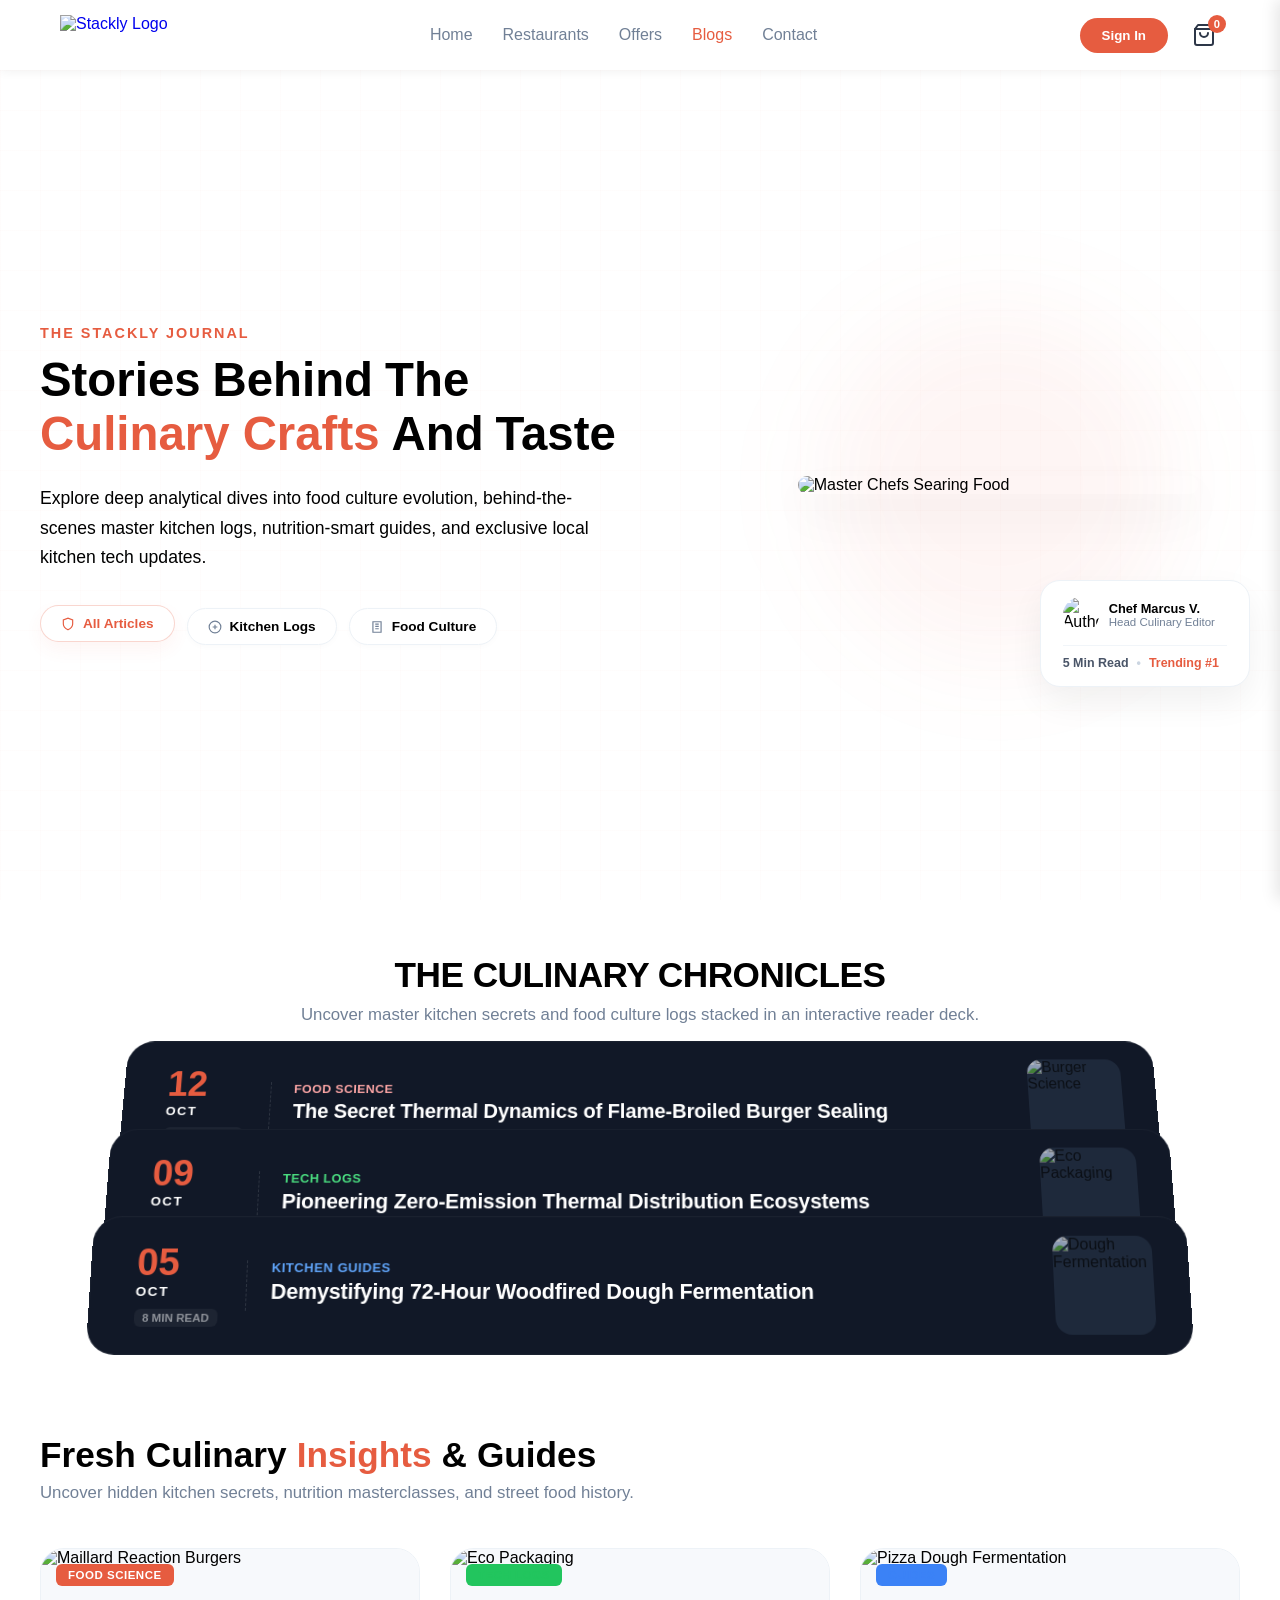
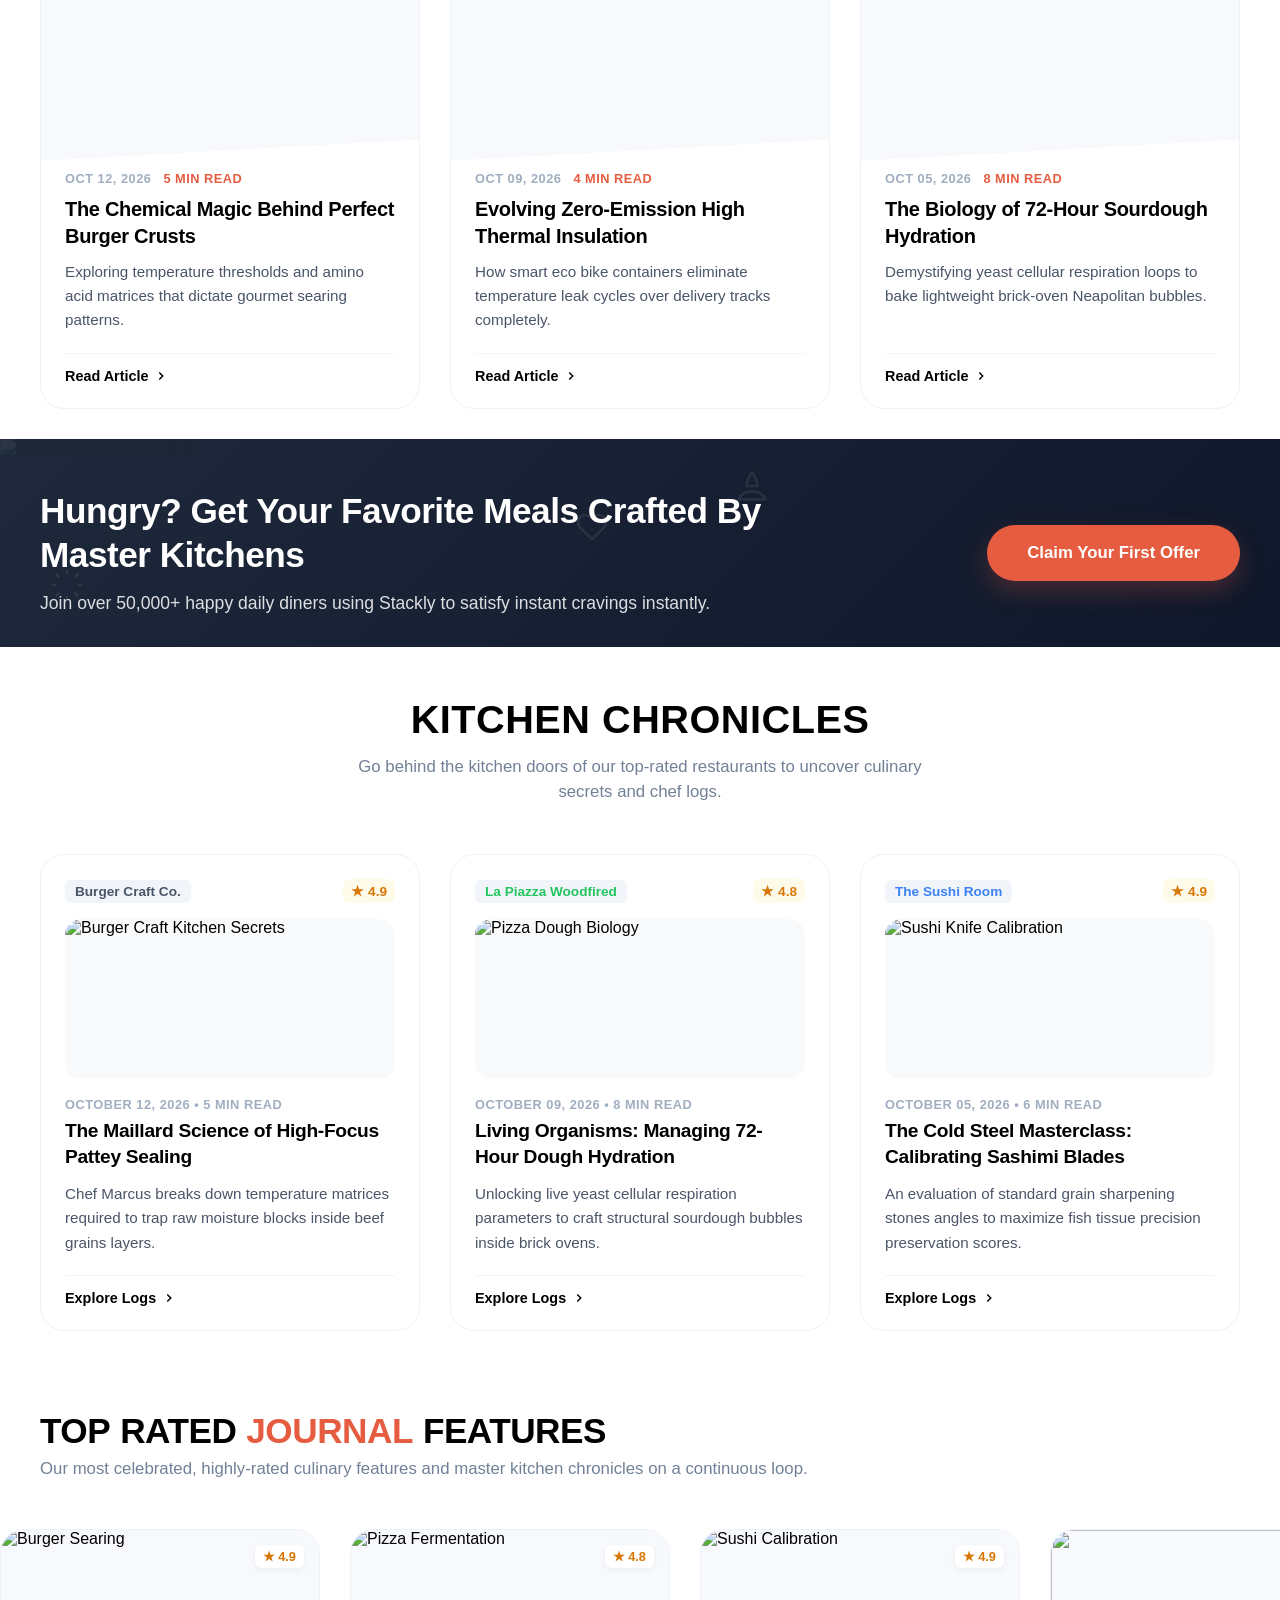
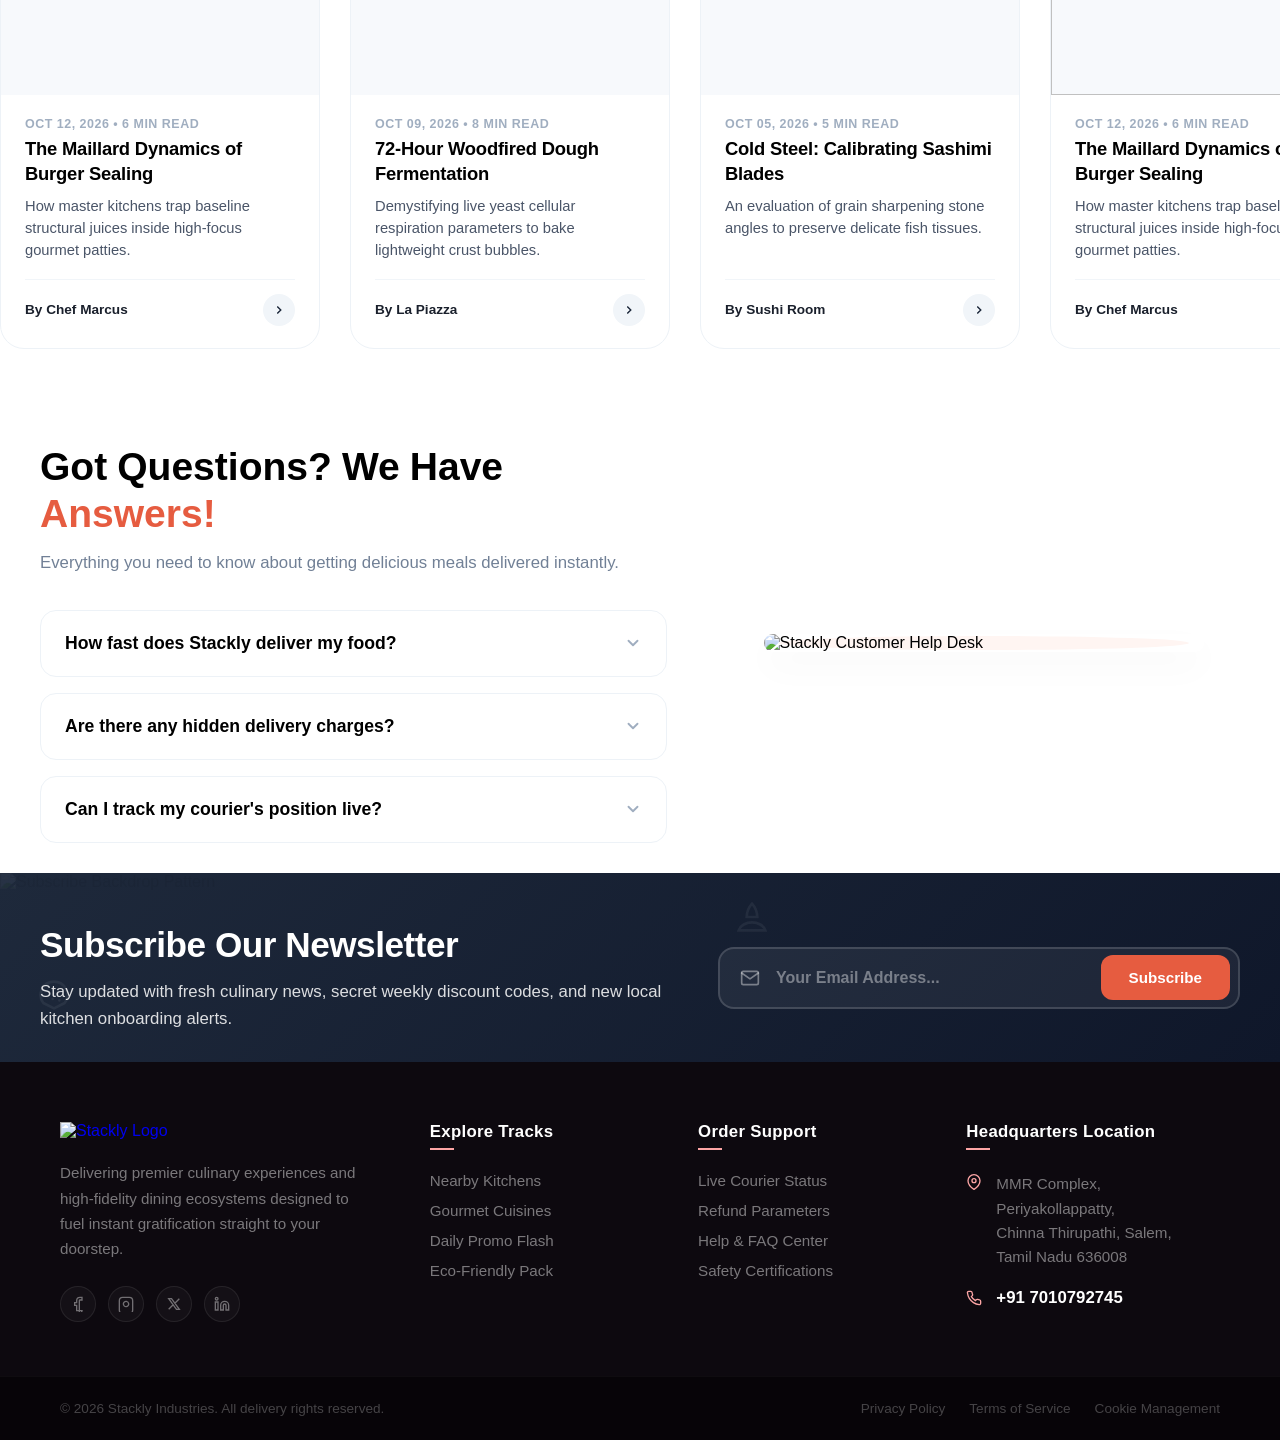
==== blogs.html @ 7d2b4e03 "pages completed" ====
<!DOCTYPE html>
<html lang="en">
<head>
    <meta charset="UTF-8">
    <meta name="viewport" content="width=device-width, initial-scale=1.0">
    <title>Stackly - Food Delivery</title>
    <!-- FontAwesome for background food icons -->
    <link rel="stylesheet" href="https://cloudflare.com">
    <!-- Link to external CSS -->
    <link rel="stylesheet" href="style.css">
</head>
<body>

    <!-- PRELOADER PAGE -->
    <div id="preloader">
        <!-- Floating Decorative Vectors -->
        <i class="fa-solid fa-burger bg-icon"></i>
        <i class="fa-solid fa-pizza-slice bg-icon"></i>
        <i class="fa-solid fa-drumstick-bite bg-icon"></i>
        <i class="fa-solid fa-ice-cream bg-icon"></i>
        <i class="fa-solid fa-donut bg-icon"></i>
        <i class="fa-solid fa-hotdog bg-icon"></i>

        <div class="loader-content">
            <!-- Animated Scooter Vector -->
            <div class="scooter-wrapper">
                <div class="speed-lines"></div>
                <svg class="scooter-svg" viewBox="0 0 24 24">
                    <path d="M19 15c-1.66 0-3-1.34-3-3s1.34-3 3-3 3 1.34 3 3-1.34 3-3 3m-9-2c0-.55-.45-1-1-1H8v2h1c.55 0 1-.45 1-1m-4 2c-1.66 0-3-1.34-3-3s1.34-3 3-3 3 1.34 3 3-1.34 3-3 3m13.5-11H15v2h3.5c.28 0 .5.22.5.5v1.65l-2.08 4.16C16.58 9.53 16.1 9 15.5 9H11V7h1V5h-2v2h1v2H7.26c-.42-1.16-1.52-2-2.81-2-1.38 0-2.57.93-2.92 2.22L1 9.34V11h2.09c.35 1.29 1.54 2.22 2.92 2.22.84 0 1.6-.35 2.15-.92H11v1.42c-.6.47-1.08 1.12-1.35 1.88-1.27-.3-2.45-.6-3.65-.9l-.5 1.94c1.2.3 2.38.6 3.65.9C9.4 17.47 10.1 18 11 18h4.5c1.66 0 3-1.34 3-3v-1.78l2.67-5.34c.53-1.07-.25-2.38-1.45-2.38-.07 0-.15 0-.22.03V5.5c0-1.38-1.12-2.5-2.5-2.5z"/>
                </svg>
            </div>

            <!-- Brand Info -->
            <h1 class="brand-name">Stackly</h1>
            <p class="tagline">Deliciousness delivered instantly</p>

            <!-- Custom 2-second Bar -->
            <div class="progress-bar-container">
                <div class="progress-bar" id="progress"></div>
            </div>
        </div>
    </div>

    

<script>
    document.addEventListener("DOMContentLoaded", () => {
    const progressBar = document.getElementById("progress");
    const preloader = document.getElementById("preloader");

    // Start the progress bar animation immediately on DOM load
    setTimeout(() => {
        progressBar.style.width = "100%";
    }, 50);

    // Hide the preloader completely after exactly 2 seconds (2000 milliseconds)
    setTimeout(() => {
        preloader.classList.add("hide-preloader");
        document.body.style.overflow = "auto"; // Re-enable body scrolling
    }, 2000);
});

</script>

<header class="main-header">
        <div class="header-container">
            <!-- Brand Logo (Refreshes Page) -->
            <a href="index.html" class="logo-container" onclick="window.location.reload();">
                <img src="https://placeholder.com" alt="Stackly Logo" class="brand-logo">
            </a>

            <!-- Desktop Navigation Menus (Centered) -->
            <nav class="nav-menu">
                <a href="index.html" class="nav-link ">Home</a>
                <a href="restaurants.html" class="nav-link ">Restaurants</a>
                <a href="offers.html" class="nav-link ">Offers</a>
                <a href="blogs.html" class="nav-link active">Blogs</a>
                <a href="contact.html" class="nav-link">Contact</a>
            </nav>

            <!-- Right Side Actions (Auth, Cart, Hamburger Trigger) -->
            <div class="header-actions">
                <button class="btn-auth">Sign In</button>
                
                <!-- Fixed Cart Icon using Inline SVG Vector -->
                <a href="404.html" class="cart-icon-btn" title="View Cart">
                    <svg class="header-svg-icon" viewBox="0 0 24 24" fill="none" stroke="currentColor" stroke-width="2" stroke-linecap="round" stroke-linejoin="round">
                        <path d="M6 2L3 6v14a2 2 0 0 0 2 2h14a2 2 0 0 0 2-2V6l-3-4z"></path>
                        <line x1="3" y1="6" x2="21" y2="6"></line>
                        <path d="M16 10a4 4 0 0 1-8 0"></path>
                    </svg>
                    <span class="cart-badge">0</span>
                </a>

                <!-- Mobile Hamburger Trigger using Inline SVG Vector -->
                <button class="hamburger-btn" id="hamburger-trigger" aria-label="Open Menu">
                    <svg class="header-svg-icon" viewBox="0 0 24 24" fill="none" stroke="currentColor" stroke-width="2" stroke-linecap="round" stroke-linejoin="round">
                        <line x1="3" y1="12" x2="21" y2="12"></line>
                        <line x1="3" y1="6" x2="21" y2="6"></line>
                        <line x1="3" y1="18" x2="21" y2="18"></line>
                    </svg>
                </button>
            </div>
        </div>
    </header>

    <!-- Mobile Navigation Drawer Overlay -->
    <div class="mobile-drawer-overlay" id="mobile-overlay"></div>

    <!-- Mobile Navigation Side Drawer (75% width) -->
    <aside class="mobile-drawer" id="mobile-drawer">
        <div class="drawer-header">
            <span class="drawer-brand">Stackly</span>
            <!-- Close Drawer Button using Inline SVG Vector -->
            <button class="close-drawer-btn" id="close-drawer" aria-label="Close Menu">
                <svg class="header-svg-icon" viewBox="0 0 24 24" fill="none" stroke="currentColor" stroke-width="2" stroke-linecap="round" stroke-linejoin="round">
                    <line x1="18" y1="6" x2="6" y2="18"></line>
                    <line x1="6" y1="6" x2="18" y2="18"></line>
                </svg>
            </button>
        </div>
     <nav class="mobile-nav-menu">
            <a href="index.html" class="mobile-nav-link ">Home</a>
            <a href="restaurants.html" class="mobile-nav-link">Restaurants</a>
            <a href="offers.html" class="mobile-nav-link">Offers</a>
            <a href="blogs.html" class="mobile-nav-link active">Blogs</a>
            <a href="contact.html" class="mobile-nav-link">Contact</a>
        </nav>
        <div class="drawer-footer">
            <button class="btn-auth-mobile">Sign In</button>
        </div>
    </aside>

  

  



<script>
 document.addEventListener("DOMContentLoaded", () => {
    const hamburgerTrigger = document.getElementById("hamburger-trigger");
    const closeDrawerBtn = document.getElementById("close-drawer");
    const mobileOverlay = document.getElementById("mobile-overlay");
    const mobileDrawer = document.getElementById("mobile-drawer");
    const bodyElement = document.body;

    // Open Drawer Menu and Activate Scroll Lock
    function openMobileMenu() {
        mobileDrawer.classList.add("active");
        mobileOverlay.classList.add("active");
        bodyElement.classList.add("no-scroll");
    }

    // Close Drawer Menu and Restore Page Scrolling
    function closeMobileMenu() {
        mobileDrawer.classList.remove("active");
        mobileOverlay.classList.remove("active");
        bodyElement.classList.remove("no-scroll");
    }

    // Event Bindings
    if (hamburgerTrigger) {
        hamburgerTrigger.addEventListener("click", openMobileMenu);
    }

    if (closeDrawerBtn) {
        closeDrawerBtn.addEventListener("click", closeMobileMenu);
    }

    if (mobileOverlay) {
        mobileOverlay.addEventListener("click", closeMobileMenu);
    }
});


</script>

<!-- B0LGS AND JOURNAL DIRECTORY HERO BANNER -->
<section class="blog-hero-section" id="blog-hero-trigger">
    <!-- Fine geometric typographical layout background mesh lines -->
    <div class="blog-hero-grid-bg"></div>

    <div class="blog-hero-container">
        
        <!-- Left Column: Copy Content Stack & Interactive Category Pills -->
        <div class="blog-hero-left">
            <span class="blog-pre-title" id="blog-badge-fade">The Stackly Journal</span>
            
            <h1 class="blog-hero-title" id="blog-scroll-title">
                <span class="bl-word">Stories</span>
                <span class="bl-word">Behind</span>
                <span class="bl-word">The</span>
                <span class="bl-word accent-coral">Culinary Crafts</span>
                <span class="bl-word">And</span>
                <span class="bl-word">Taste</span>
            </h1>
            
            <p class="blog-hero-description" id="blog-para-slide">
                Explore deep analytical dives into food culture evolution, behind-the-scenes master kitchen logs, nutrition-smart guides, and exclusive local kitchen tech updates.
            </p>
            
            <!-- Staggered Floating Category Selector Pills Row -->
            <div class="blog-floating-categories" id="blog-pills-rise">
                <a href="404.html" class="blog-pill-tag active">
                    <svg viewBox="0 0 24 24" fill="none" stroke="currentColor" stroke-width="2"><path d="M12 22s8-4 8-10V5l-8-3-8 3v7c0 6 8 10 8 10z"></path></svg>
                    <span>All Articles</span>
                </a>
                <a href="404.html" class="blog-pill-tag">
                    <svg viewBox="0 0 24 24" fill="none" stroke="currentColor" stroke-width="2"><circle cx="12" cy="12" r="10"></circle><path d="M12 8v8M8 12h8"></path></svg>
                    <span>Kitchen Logs</span>
                </a>
                <a href="404.html" class="blog-pill-tag">
                    <svg viewBox="0 0 24 24" fill="none" stroke="currentColor" stroke-width="2"><polygon points="5 3 19 3 19 21 5 21"></polygon><path d="M9 7h6M9 11h6M9 15h6"></path></svg>
                    <span>Food Culture</span>
                </a>
            </div>
        </div>

        <!-- Right Column: Asymmetric Editorial Collage Rising from Bottom -->
        <div class="blog-hero-right" id="blog-media-slide">
            <div class="blog-media-glow-disk"></div>
            
            <!-- Main Featured Image Canvas Frame -->
            <div class="blog-main-frame">
                <img src="https://placeholder.com" alt="Master Chefs Searing Food" class="blog-hero-main-img">
            </div>

            <!-- Floating Overlay Card: Article Metrics Indicator Card -->
            <div class="blog-float-badge-card">
                <div class="badge-avatar-row">
                    <img src="https://placeholder.com" alt="Author" class="badge-avatar">
                    <div class="badge-author-stack">
                        <strong>Chef Marcus V.</strong>
                        <span>Head Culinary Editor</span>
                    </div>
                </div>
                <div class="badge-article-stat-row">
                    <span>5 Min Read</span>
                    <strong class="bullet-separator">•</strong>
                    <span class="accent-coral">Trending #1</span>
                </div>
            </div>
        </div>

    </div>
</section>

<style>
    /* --- Blogs Page Hero Base Layout --- */
.blog-hero-section {
    padding: 80px 20px;
    background-color: #ffffff; /* Clean minimalist flat white design canvas background */
    overflow: hidden;
    position: relative;
    min-height: calc(100vh - 70px);
    display: flex;
    align-items: center;
}

/* Linear geometric fine network blueprint background pattern */
.blog-hero-grid-bg {
    position: absolute;
    top: 0;
    left: 0;
    width: 100%;
    height: 100%;
    background-image: linear-gradient(rgba(230, 92, 64, 0.015) 1px, transparent 1px),
                      linear-gradient(90deg, rgba(230, 92, 64, 0.015) 1px, transparent 1px);
    background-size: 40px 40px;
    pointer-events: none;
    z-index: 1;
}

.blog-hero-container {
    max-width: 1200px;
    margin: 0 auto;
    display: grid;
    grid-template-columns: 1.15fr 0.85fr;
    gap: 60px;
    align-items: center;
    width: 100%;
    position: relative;
    z-index: 2;
}

/* --- Left Column Elements & Content Glow Profiles --- */
.blog-hero-left {
    display: flex;
    flex-direction: column;
}

.blog-pre-title {
    font-size: 0.9rem;
    font-weight: 800;
    color: var(--primary-color, #e65c40); /* Matches precise brand coral accent token */
    text-transform: uppercase;
    letter-spacing: 2px;
    margin-bottom: 12px;
    opacity: 0;
    transform: translateY(-10px);
    transition: opacity 0.6s ease, transform 0.6s ease;
}

.blog-pre-title.fade-active {
    opacity: 1;
    transform: translateY(0);
}

.blog-hero-title {
    font-size: calc(2rem + 1.2vw);
    font-weight: 800;
    line-height: 1.15;
    color: #000000; /* Solid absolute crisp high-contrast black heading text */
    margin-bottom: 22px;
    display: flex;
    flex-wrap: wrap;
    gap: 0 12px;
}

.blog-hero-title .accent-coral {
    color: var(--primary-color, #e65c40);
}

/* Word-by-word opacity building setup transitions values */
.bl-word {
    display: inline-block;
    opacity: 0.15; /* Base dim layout configuration state prior to intersection hooks triggers */
    transform: translateY(12px);
    transition: opacity 0.5s ease, transform 0.5s ease;
}

.bl-word.word-revealed {
    opacity: 1;
    transform: translateY(0);
}

.blog-hero-description {
    font-size: 1.1rem;
    color: #000000; /* Crisp crisp solid black reading text block copy description */
    line-height: 1.7;
    margin-bottom: 35px;
    max-width: 550px;
    opacity: 0;
    transform: translateX(-60px); /* Slides smoothly rightwards inward out from left viewport margin boundaries */
    transition: opacity 0.8s cubic-bezier(0.16, 1, 0.3, 1), 
                transform 0.8s cubic-bezier(0.16, 1, 0.3, 1);
}

.blog-hero-description.slide-active {
    opacity: 1;
    transform: translateX(0);
}

/* High Contrast Hover Glow Reflections On Content Focus Header */
.blog-hero-left:hover .blog-hero-title {
    text-shadow: 0 0 20px rgba(230, 92, 64, 0.1);
}

/* Floating Category Tag Selector Pills Row */
.blog-floating-categories {
    display: flex;
    align-items: center;
    gap: 12px;
    flex-wrap: wrap;
    opacity: 0;
    transform: translateY(20px); /* Rises upward out from ground layer planes */
    transition: opacity 0.8s cubic-bezier(0.16, 1, 0.3, 1), transform 0.8s cubic-bezier(0.16, 1, 0.3, 1);
}

.blog-floating-categories.rise-active {
    opacity: 1;
    transform: translateY(0);
}

.blog-pill-tag {
    display: inline-flex;
    align-items: center;
    gap: 8px;
    background-color: #ffffff;
    border: 1px solid #edf2f7; /* soft minimal hairline border boundary line */
    padding: 10px 20px;
    border-radius: 25px;
    font-size: 0.85rem;
    font-weight: 700;
    color: #000000;
    text-decoration: none;
    box-shadow: 0 2px 6px rgba(0,0,0,0.02);
    transition: all 0.3s cubic-bezier(0.25, 0.8, 0.25, 1);
}

.blog-pill-tag svg {
    width: 14px;
    height: 14px;
    stroke: #718096;
    transition: stroke 0.3s ease;
}

.blog-pill-tag:hover, .blog-pill-tag.active {
    border-color: rgba(230, 92, 64, 0.25);
    box-shadow: 0 8px 18px rgba(230, 92, 64, 0.06);
    transform: translateY(-3px);
    color: var(--primary-color, #e65c40);
}

.blog-pill-tag:hover svg, .blog-pill-tag.active svg {
    stroke: var(--primary-color, #e65c40);
}

/* --- Right Column Layout: Image Media Rising from Bottom Bounds --- */
.blog-hero-right {
    position: relative;
    display: flex;
    justify-content: center;
    align-items: center;
    height: 480px;
    /* Bottom-up upwards slide entry initialization settings */
    opacity: 0;
    transform: translateY(80px); 
    transition: opacity 1s cubic-bezier(0.16, 1, 0.3, 1), transform 1s cubic-bezier(0.16, 1, 0.3, 1);
}

.blog-hero-right.slide-active {
    opacity: 1;
    transform: translateY(0);
}

.blog-media-glow-disk {
    position: absolute;
    width: 350px;
    height: 350px;
    background-color: rgba(230, 92, 64, 0.06); /* Soft supportive ambient aura disc */
    border-radius: 50%;
    filter: blur(50px);
    z-index: 1;
}

.blog-main-frame {
    position: relative;
    z-index: 2;
    width: 100%;
    max-width: 400px;
    border-radius: 24px;
    overflow: hidden;
    box-shadow: 0 20px 45px rgba(0,0,0,0.05);
    transition: transform 0.5s cubic-bezier(0.25, 0.8, 0.25, 1);
    /* Autonomous high-performance floating loop sequence execution */
    animation: journalMediaFloat 4.5s ease-in-out infinite alternate;
}

@keyframes journalMediaFloat {
    0% { transform: translateY(0) rotate(0deg); }
    100% { transform: translateY(-12px) rotate(1deg); }
}

.blog-hero-right:hover .blog-main-frame {
    transform: scale(1.02) translateY(-2px);
}

.blog-hero-main-img {
    width: 100%;
    height: auto;
    display: block;
    object-fit: cover;
}

/* --- Floating Overlay Metrics Card Component --- */
.blog-float-badge-card {
    position: absolute;
    bottom: 8%;
    right: -2%;
    background-color: #ffffff;
    border-radius: 20px;
    padding: 16px 22px;
    box-shadow: 0 15px 35px rgba(0,0,0,0.06);
    border: 1px solid #edf2f7;
    z-index: 3;
    min-width: 210px;
    display: flex;
    flex-direction: column;
    gap: 12px;
    transition: transform 0.3s cubic-bezier(0.25, 0.8, 0.25, 1), box-shadow 0.3s ease;
    animation: badgeFloatSync 4s ease-in-out infinite alternate 0.4s;
}

@keyframes badgeFloatSync {
    0% { transform: translateY(0); }
    100% { transform: translateY(10px); }
}

.blog-float-badge-card:hover {
    transform: scale(1.05) translateY(-4px) !important;
    border-color: rgba(230, 92, 64, 0.2);
    box-shadow: 0 20px 40px rgba(230, 92, 64, 0.1);
    cursor: default;
}

.badge-avatar-row {
    display: flex;
    align-items: center;
    gap: 10px;
}

.badge-avatar {
    width: 36px;
    height: 36px;
    border-radius: 50%;
    object-fit: cover;
}

.badge-author-stack { display: flex; flex-direction: column; }
.badge-author-stack strong { font-size: 0.8rem; color: #000000; }
.badge-author-stack span { font-size: 0.72rem; color: #718096; font-weight: 500; }

.badge-article-stat-row {
    display: flex;
    align-items: center;
    gap: 8px;
    border-top: 1px solid #f1f5f9;
    padding-top: 10px;
    font-size: 0.78rem;
    font-weight: 700;
    color: #4a5568;
}

.bullet-separator { color: #cbd5e1; }
.badge-article-stat-row .accent-coral { color: var(--primary-color, #e65c40); }

/* --- Full Layout Grid Cross-Device Responsiveness --- */
@media (max-width: 1024px) {
    .blog-hero-container { gap: 40px; }
    .blog-float-badge-card { right: 2%; }
}

@media (max-width: 768px) {
    .blog-hero-container {
        grid-template-columns: 1fr; /* Collapses horizontal tracks downstream into a single centered column */
        text-align: center;
        gap: 50px;
    }
    .blog-hero-title { justify-content: center; }
    .blog-hero-description { margin-left: auto; margin-right: auto; }
    .blog-floating-categories { justify-content: center; }
    
    .blog-hero-right {
        order: -1; /* Pushes magazine illustration above description text on mobile viewports for design balance */
        height: 400px;
        transform: translateY(40px); /* Switch animation linear slide axis into vertical vectors paths */
    }
    .blog-hero-right.slide-active { transform: translateY(0); }
    .blog-main-frame { max-width: 300px; }
    .blog-media-glow-disk { width: 250px; height: 250px; }
    .blog-float-badge-card { bottom: 2%; right: 10%; }
}

@media (max-width: 520px) {
    .blog-hero-title { font-size: 1.85rem; }
    .blog-floating-categories { flex-direction: column; align-items: stretch; gap: 8px; }
    .blog-pill-tag { width: 100%; justify-content: center; }
    .blog-float-badge-card { display: none; } /* Drop overlay metrics layout block on mobile screens to save space footprint */
}

</style>

<script>
    /**
 * STACKLY FOOD DELIVERY WEBSITE
 * Isolated Operations Script: Blogs & Journal Directory Hero Section
 */
document.addEventListener("DOMContentLoaded", () => {
    
    // Selector Target Handles Configuration Space
    const sectionContainer = document.getElementById("blog-hero-trigger");
    const preTitleBadge = document.getElementById("blog-badge-fade");
    const headingWordsNodes = document.querySelectorAll(".bl-word");
    const paragraphTextBody = document.getElementById("blog-para-slide");
    const categoriesPillsRow = document.getElementById("blog-pills-rise");
    const mediaCollageColumn = document.getElementById("blog-media-slide");

    // Interaction Observer Parameter Options Mappings
    const blogHeroObserverOptions = {
        root: null,
        threshold: 0.1, // Fires loop sequences once 10% of container crosses baseline view tracking limits
        rootMargin: "0px 0px -30px 0px"
    };

    // Sequential Timeline Execution Matrix Loop
    const blogHeroRevealObserver = new IntersectionObserver((entries, observer) => {
        entries.forEach(entry => {
            if (entry.isIntersecting) {
                
                // Track Path Step A: Fade in pre title brand badge header label
                if (preTitleBadge) {
                    preTitleBadge.classList.add("fade-active");
                }

                // Track Path Step B: Assemble Title text word-by-word progressively
                headingWordsNodes.forEach((wordNode, index) => {
                    setTimeout(() => {
                        wordNode.classList.add("word-revealed");
                    }, index * 95); // 95ms crisp progressive staggers pacing delay
                });

                // Track Path Step C: Slide description text block smoothly out from left margin limits
                if (paragraphTextBody) {
                    paragraphTextBody.classList.add("slide-active");
                }

                // Track Path Step D: Slide & rise right visual editorial graphics column upwards from bottom viewport boundary
                if (mediaCollageColumn) {
                    mediaCollageColumn.classList.add("slide-active");
                }

                // Track Path Step E: Raise categories selector tags row upward gracefully concurrently
                if (categoriesPillsRow) {
                    setTimeout(() => {
                        categoriesPillsRow.classList.add("rise-active");
                    }, 400);
                }

                // Terminate target observer listener safely to secure memory processor clock speeds footprints
                observer.unobserve(entry.target);
            }
        });
    }, blogHeroObserverOptions);

    if (sectionContainer) {
        blogHeroRevealObserver.observe(sectionContainer);
    }
});

</script>

<!-- INTERACTIVE ASYMMETRIC JOURNAL FAN DECK -->
<section class="journal-deck-section" id="journal-deck-trigger">
    <div class="journal-deck-container">
        
        <!-- Section Header Fading In First -->
        <div class="journal-deck-header deck-cascade-node">
            <h2 class="journal-deck-title">The Culinary Chronicles</h2>
            <p class="journal-deck-subtitle">Uncover master kitchen secrets and food culture logs stacked in an interactive reader deck.</p>
        </div>

        <!-- Overlapping Editorial Fan Stack Frame (Loads One-by-One) -->
        <div class="journal-fan-stack">
            
            <!-- Article Deck Layer 1 -->
            <div class="journal-layer-card layer-alpha deck-cascade-node">
                <div class="journal-glow-overlay"></div>
                
                <!-- Left Block: Reading Time & Date stamp Index -->
                <div class="journal-left-meta">
                    <span class="journal-date-day">12</span>
                    <span class="journal-date-month">OCT</span>
                    <span class="journal-read-pill">6 Min Read</span>
                </div>

                <!-- Middle Block: Editorial Content Hierarchy -->
                <div class="journal-middle-content">
                    <span class="journal-category-tag">Food Science</span>
                    <h3 class="journal-article-heading">The Secret Thermal Dynamics of Flame-Broiled Burger Sealing</h3>
                    <p class="journal-summary-text">A deep dive into moisture vaporization matrices that define how elite certified kitchens lock juices inside gourmet patties.</p>
                </div>

                <!-- Right Block: Thumbnail Platter & Shortcut Trigger -->
                <div class="journal-right-media">
                    <div class="journal-img-frame">
                        <img src="https://placeholder.com" alt="Burger Science" class="journal-thumb-asset">
                    </div>
                    <a href="404.html" class="journal-circle-action" title="Read Article">
                        <svg viewBox="0 0 24 24" fill="none" stroke="currentColor" stroke-width="2.5"><polyline points="9 18 15 12 9 6"></polyline></svg>
                    </a>
                </div>
            </div>

            <!-- Article Deck Layer 2 -->
            <div class="journal-layer-card layer-beta deck-cascade-node">
                <div class="journal-glow-overlay"></div>
                <div class="journal-left-meta">
                    <span class="journal-date-day">09</span>
                    <span class="journal-date-month">OCT</span>
                    <span class="journal-read-pill">4 Min Read</span>
                </div>
                <div class="journal-middle-content">
                    <span class="journal-category-tag tag-green">Tech Logs</span>
                    <h3 class="journal-article-heading">Pioneering Zero-Emission Thermal Distribution Ecosystems</h3>
                    <p class="journal-summary-text">How Stackly built smart bike packaging insulation architectures to eliminate cooling leak cycles during delivery tracks.</p>
                </div>
                <div class="journal-right-media">
                    <div class="journal-img-frame">
                        <img src="https://placeholder.com" alt="Eco Packaging" class="journal-thumb-asset">
                    </div>
                    <a href="404.html" class="journal-circle-action" title="Read Article">
                        <svg viewBox="0 0 24 24" fill="none" stroke="currentColor" stroke-width="2.5"><polyline points="9 18 15 12 9 6"></polyline></svg>
                    </a>
                </div>
            </div>

            <!-- Article Deck Layer 3 -->
            <div class="journal-layer-card layer-gamma deck-cascade-node">
                <div class="journal-glow-overlay"></div>
                <div class="journal-left-meta">
                    <span class="journal-date-day">05</span>
                    <span class="journal-date-month">OCT</span>
                    <span class="journal-read-pill">8 Min Read</span>
                </div>
                <div class="journal-middle-content">
                    <span class="journal-category-tag tag-blue">Kitchen Guides</span>
                    <h3 class="journal-article-heading">Demystifying 72-Hour Woodfired Dough Fermentation</h3>
                    <p class="journal-summary-text">Breaking down live yeast cellular respiration parameters to craft absolute sourdough bubbles inside standard brick ovens.</p>
                </div>
                <div class="journal-right-media">
                    <div class="journal-img-frame">
                        <img src="https://placeholder.com" alt="Dough Fermentation" class="journal-thumb-asset">
                    </div>
                    <a href="404.html" class="journal-circle-action" title="Read Article">
                        <svg viewBox="0 0 24 24" fill="none" stroke="currentColor" stroke-width="2.5"><polyline points="9 18 15 12 9 6"></polyline></svg>
                    </a>
                </div>
            </div>

        </div>
    </div>
</section>

<style>
    /* --- Journal Fan Deck Section Framework --- */
.journal-deck-section {
    /* Precise constraint compliance: 50px top padding, 30px bottom padding */
    padding: 10px 20px 30px 20px;
    background-color: #ffffff; /* Clean flat white design canvas background */
    overflow: hidden;
    position: relative;
}

.journal-deck-container {
    max-width: 1100px;
    margin: 0 auto;
    width: 100%;
}

.journal-deck-header {
    text-align: center;
    margin-bottom: 55px;
}

.journal-deck-title {
    font-size: 2.2rem;
    font-weight: 800;
    color: #000000; /* Solid high-contrast black heading typography */
    text-transform: uppercase;
    letter-spacing: -0.5px;
    margin-bottom: 10px;
}

.journal-deck-subtitle {
    font-size: 1.05rem;
    color: #718096;
    font-weight: 500;
}

/* Staggered One-by-One Cascade Baseline Initial States */
.deck-cascade-node {
    opacity: 0;
    transform: translateY(45px); /* Glides upward gracefully from layout ground planes */
    transition: opacity 0.8s cubic-bezier(0.16, 1, 0.3, 1), 
                transform 0.8s cubic-bezier(0.16, 1, 0.3, 1);
}

.deck-cascade-node.node-revealed {
    opacity: 1;
}

/* --- Overlapping Editorial Fan Stack Mechanics --- */
.journal-fan-stack {
    display: flex;
    flex-direction: column;
    margin-top: 20px;
    position: relative;
}

.journal-layer-card {
    background-color: #111827; /* Dark high-contrast glass canvas background panels */
    border-radius: 28px;
    height: 140px; /* Compact collapsed baseline depth height profile */
    display: flex;
    align-items: center;
    padding: 0 45px;
    position: relative;
    overflow: hidden;
    border: 1px solid rgba(255, 255, 255, 0.04);
    
    /* Transition parameters matrix managing interactive fan stack physics */
    transition: opacity 0.6s cubic-bezier(0.16, 1, 0.3, 1), 
                transform 0.5s cubic-bezier(0.16, 1, 0.3, 1),
                height 0.4s cubic-bezier(0.16, 1, 0.3, 1),
                border-color 0.4s ease,
                background-color 0.4s ease,
                box-shadow 0.4s ease;
}

/* Desktop Asymmetric Layered Fanning Stack Alignments */
@media (min-width: 992px) {
    .layer-alpha { transform: perspective(1200px) rotateX(12deg) scale(0.94) translateY(0); margin-bottom: -50px; z-index: 1; }
    .layer-beta { transform: perspective(1200px) rotateX(10deg) scale(0.97) translateY(0); margin-bottom: -50px; z-index: 2; }
    .layer-gamma { transform: perspective(1200px) rotateX(8deg) scale(1) translateY(0); z-index: 3; }

    /* Maintain custom positional offsets once visible scroll checks cross thresholds */
    .journal-layer-card.layer-alpha.node-revealed { transform: perspective(1200px) rotateX(12deg) scale(0.94) translateY(0); }
    .journal-layer-card.layer-beta.node-revealed { transform: perspective(1200px) rotateX(10deg) scale(0.97) translateY(0); }
    .journal-layer-card.layer-gamma.node-revealed { transform: perspective(1200px) rotateX(8deg) scale(1) translateY(0); }
}

/* --- CREATIVE INTERACTIVE CARD LIFT & EXPANSION TRIGGER RULES --- */
.journal-layer-card:hover {
    height: 200px; /* Programmatically stretches card downward on hover to unveil summaries copy */
    border-color: rgba(230, 92, 64, 0.35);
    background-color: #161f30;
    box-shadow: 0 30px 60px rgba(230, 92, 64, 0.12),
                0 0 0 1px rgba(230, 92, 64, 0.1) inset;
    z-index: 10 !important; /* Forces hovered article panel above the rest of the deck dynamically */
}

@media (min-width: 992px) {
    .journal-layer-card:hover {
        transform: perspective(1200px) rotateX(0deg) scale(1.02) translateY(-10px) !important;
    }
}

/* Internal Card Ambient Glow Overlay Sheet */
.journal-glow-overlay {
    position: absolute;
    top: 50%;
    left: 25%;
    transform: translate(-50%, -50%) scale(0.8);
    width: 320px;
    height: 100%;
    background: radial-gradient(circle, rgba(230, 92, 64, 0.15) 0%, transparent 75%);
    z-index: 1;
    pointer-events: none;
    opacity: 0;
    transition: opacity 0.4s ease, transform 0.4s ease;
}

.journal-layer-card:hover .journal-glow-overlay {
    opacity: 1;
    transform: translate(-50%, -50%) scale(1.1);
}

/* --- Left Column: Date Stamp Timeline Indices --- */
.journal-left-meta {
    display: flex;
    flex-direction: column;
    align-items: flex-start;
    justify-content: center;
    min-width: 110px;
    position: relative;
    z-index: 2;
}

.journal-date-day {
    font-size: 2.4rem;
    font-weight: 900;
    color: var(--primary-color, #e65c40); /* Matches precise brand coral accent token */
    line-height: 1;
}

.journal-date-month {
    font-size: 0.85rem;
    font-weight: 800;
    color: #ffffff;
    letter-spacing: 1.5px;
    margin-top: 2px;
}

.journal-read-pill {
    font-size: 0.72rem;
    font-weight: 700;
    color: rgba(255, 255, 255, 0.5);
    background-color: rgba(255, 255, 255, 0.05);
    padding: 3px 8px;
    border-radius: 6px;
    margin-top: 10px;
    text-transform: uppercase;
}

/* --- Middle Column: Narrative Copy Layout Hierarchy --- */
.journal-middle-content {
    display: flex;
    flex-direction: column;
    flex: 1;
    padding-left: 24px;
    border-left: 1px dashed rgba(255, 255, 255, 0.12); /* Editorial separator strip */
    position: relative;
    z-index: 2;
}

.journal-category-tag {
    font-size: 0.82rem;
    font-weight: 700;
    color: #fca5a5; /* Delicate coral tint line marker */
    text-transform: uppercase;
    letter-spacing: 0.5px;
    margin-bottom: 4px;
}

.journal-category-tag.tag-green { color: #4ade80; }
.journal-category-tag.tag-blue { color: #60a5fa; }

.journal-article-heading {
    font-size: 1.35rem;
    font-weight: 800;
    color: #ffffff; /* High contrast bright white against dark canvas layout */
    letter-spacing: -0.2px;
    margin-bottom: 6px;
    transition: color 0.3s ease;
}

.journal-layer-card:hover .journal-article-heading {
    color: var(--primary-color, #e65c40);
}

.journal-summary-text {
    font-size: 0.95rem;
    color: rgba(255, 255, 255, 0.75);
    line-height: 1.5;
    max-width: 620px;
    opacity: 0;
    max-height: 0;
    overflow: hidden;
    transition: opacity 0.3s ease, max-height 0.3s ease;
}

/* Slide open reveal description block on parent hover expansion */
.journal-layer-card:hover .journal-summary-text {
    opacity: 1;
    max-height: 60px;
}

/* --- Right Column: Media Frame Visual Layouts --- */
.journal-right-media {
    position: relative;
    width: 200px;
    height: 100%;
    display: flex;
    align-items: center;
    justify-content: flex-end;
    z-index: 2;
}

.journal-img-frame {
    width: 100px;
    height: 100px;
    border-radius: 16px;
    overflow: hidden;
    background-color: #1e293b;
    transform: translateX(10px);
    transition: transform 0.4s cubic-bezier(0.16, 1, 0.3, 1), opacity 0.3s ease;
}

.journal-thumb-asset {
    width: 100%;
    height: 100%;
    object-fit: cover;
    opacity: 0.65;
}

/* Platter image frames slide leftwards on parent deck highlighted states */
.journal-layer-card:hover .journal-img-frame {
    transform: translateX(-80px) scale(1.05) rotate(-3deg);
    opacity: 0.2;
}

/* Clean Shortcut Return Action Button Node */
.journal-circle-action {
    position: absolute;
    right: 0;
    width: 38px;
    height: 38px;
    background-color: #ffffff;
    color: #111827;
    border-radius: 50%;
    display: flex;
    align-items: center;
    justify-content: center;
    text-decoration: none;
    box-shadow: 0 10px 25px rgba(0, 0, 0, 0.2);
    transform: scale(0.8) translateX(30px);
    opacity: 0;
    pointer-events: none;
    transition: transform 0.4s cubic-bezier(0.16, 1, 0.3, 1), opacity 0.3s ease, background-color 0.2s ease, color 0.2s ease;
}

.journal-circle-action svg {
    width: 16px;
    height: 16px;
    stroke: currentColor;
}

.journal-layer-card:hover .journal-circle-action {
    transform: scale(1) translateX(0);
    opacity: 1;
    pointer-events: auto;
}

.journal-circle-action:hover {
    background-color: var(--primary-color, #e65c40);
    color: #ffffff;
}

/* --- Full Cross-Device Layout Responsiveness --- */
@media (max-width: 991px) {
    .journal-layer-card { padding: 0 25px; }
    .journal-date-day { font-size: 2rem; }
    .journal-article-heading { font-size: 1.15rem; }
}

@media (max-width: 768px) {
    .journal-layer-card {
        height: auto !important; /* Fully disables horizontal accordion parameters engine rules on mobile windows screens */
        flex-direction: column;
        align-items: stretch;
        padding: 30px 24px;
        text-align: center;
        margin-bottom: 0 !important;
        transform: none !important; /* Resets 3D overlapping stack layout completely on compact viewports */
    }
    .journal-left-meta { align-items: center; margin-bottom: 15px; min-width: 100%; }
    .journal-middle-content { padding-left: 0; border-left: none; border-top: 1px dashed rgba(255, 255, 255, 0.15); padding-top: 15px; }
    .journal-summary-text { opacity: 1; max-height: none; margin-top: 8px; text-align: center; }
    .journal-right-media { width: 100%; height: auto; justify-content: center; margin-top: 20px; }
    .journal-img-frame { display: none; } /* Drop graphics layers inside stacked streams to keep view clean */
    .journal-circle-action { position: relative; right: auto; transform: none !important; opacity: 1; pointer-events: auto; width: 100%; border-radius: 12px; height: 42px; background-color: var(--primary-color, #e65c40); color: #ffffff; }
}

@media (max-width: 480px) {
    .journal-deck-title { font-size: 1.75rem; }
    .journal-deck-subtitle { font-size: 0.95rem; }
}

</style>

<script>
    // --- Interactive Journal Fan Deck Progressive Reveal Scroll Observers Script ---
document.addEventListener("DOMContentLoaded", () => {
    
    // Select all elements tagged with the custom structural cascade identifier marker class
    const journalStaggerItems = document.querySelectorAll(".deck-cascade-node");

    const scrollRevealOptions = {
        root: null,
        threshold: 0.08, // Fires sequence logic calculations once 8% of layout crosses viewport tracking filters
        rootMargin: "0px 0px -30px 0px"
    };

    const journalDeckSectionObserver = new IntersectionObserver((entries, observer) => {
        entries.forEach(entry => {
            if (entry.isIntersecting) {
                // Fetch elements currently positioned inside viewport boundaries coordinates fields
                const visibleNodes = Array.from(journalStaggerItems).filter(node => {
                    const currentBounds = node.getBoundingClientRect();
                    return currentBounds.top < window.innerHeight && currentBounds.bottom > 0;
                });

                // Trigger a programmatically calculated sequential one-by-one waterfall fade entry loops
                visibleNodes.forEach((nodeElement, index) => {
                    if (!nodeElement.classList.contains("node-revealed")) {
                        setTimeout(() => {
                            nodeElement.classList.add("node-revealed");
                        }, index * 120); // Each item block loads gracefully 120ms behind the previous one cleanly
                    }
                });
            }
        });
    }, scrollRevealOptions);

    // Bind active observers loop tracker onto targets collection matrix array
    journalStaggerItems.forEach(item => journalDeckSectionObserver.observe(item));
});

</script>

<!-- SLANTED EDITORIAL JOURNAL GRID -->
<section class="slanted-blog-section" id="slanted-grid-trigger">
    <div class="slanted-grid-container">
        
        <!-- Scroll-Triggered Word-by-Word Header Block -->
        <div class="slanted-grid-header">
            <h2 class="slanted-grid-main-title" id="slanted-grid-scroll-title">
                <span class="sg-word">Fresh</span>
                <span class="sg-word">Culinary</span>
                <span class="sg-word accent-brand">Insights</span>
                <span class="sg-word">&amp;</span>
                <span class="sg-word">Guides</span>
            </h2>
            <p class="slanted-grid-subtitle">Uncover hidden kitchen secrets, nutrition masterclasses, and street food history.</p>
        </div>

        <!-- Asymmetric Slanted 3-Column Grid Grid -->
        <div class="slanted-directory-grid">
            
            <!-- Blog Card 1 -->
            <div class="slanted-profile-card scroll-cascade-item">
                <div class="slanted-card-glow-overlay"></div>
                <div class="slanted-card-banner">
                    <img src="https://placeholder.com" alt="Maillard Reaction Burgers" class="slanted-banner-img">
                    <span class="slanted-badge-tag badge-coral">Food Science</span>
                </div>
                <div class="slanted-card-body-stack">
                    <div class="slanted-title-meta-row">
                        <span class="slanted-timeline-text">Oct 12, 2026</span>
                        <span class="slanted-read-time">5 Min Read</span>
                    </div>
                    <h3 class="slanted-brand-name">The Chemical Magic Behind Perfect Burger Crusts</h3>
                    <p class="slanted-summary-copy">Exploring temperature thresholds and amino acid matrices that dictate gourmet searing patterns.</p>
                    <div class="slanted-action-floor">
                        <a href="404.html" class="slanted-read-link">
                            <span>Read Article</span>
                            <svg viewBox="0 0 24 24" fill="none" stroke="currentColor" stroke-width="2.5"><polyline points="9 18 15 12 9 6"></polyline></svg>
                        </a>
                    </div>
                </div>
            </div>

            <!-- Blog Card 2 -->
            <div class="slanted-profile-card scroll-cascade-item">
                <div class="slanted-card-glow-overlay"></div>
                <div class="slanted-card-banner">
                    <img src="https://placeholder.com" alt="Eco Packaging" class="slanted-banner-img">
                    <span class="slanted-badge-tag badge-green">Tech Logs</span>
                </div>
                <div class="slanted-card-body-stack">
                    <div class="slanted-title-meta-row">
                        <span class="slanted-timeline-text">Oct 09, 2026</span>
                        <span class="slanted-read-time">4 Min Read</span>
                    </div>
                    <h3 class="slanted-brand-name">Evolving Zero-Emission High Thermal Insulation</h3>
                    <p class="slanted-summary-copy">How smart eco bike containers eliminate temperature leak cycles over delivery tracks completely.</p>
                    <div class="slanted-action-floor">
                        <a href="404.html" class="slanted-read-link">
                            <span>Read Article</span>
                            <svg viewBox="0 0 24 24" fill="none" stroke="currentColor" stroke-width="2.5"><polyline points="9 18 15 12 9 6"></polyline></svg>
                        </a>
                    </div>
                </div>
            </div>

            <!-- Blog Card 3 -->
            <div class="slanted-profile-card scroll-cascade-item">
                <div class="slanted-card-glow-overlay"></div>
                <div class="slanted-card-banner">
                    <img src="https://placeholder.com" alt="Pizza Dough Fermentation" class="slanted-banner-img">
                    <span class="slanted-badge-tag badge-blue">Guides</span>
                </div>
                <div class="slanted-card-body-stack">
                    <div class="slanted-title-meta-row">
                        <span class="slanted-timeline-text">Oct 05, 2026</span>
                        <span class="slanted-read-time">8 Min Read</span>
                    </div>
                    <h3 class="slanted-brand-name">The Biology of 72-Hour Sourdough Hydration</h3>
                    <p class="slanted-summary-copy">Demystifying yeast cellular respiration loops to bake lightweight brick-oven Neapolitan bubbles.</p>
                    <div class="slanted-action-floor">
                        <a href="404.html" class="slanted-read-link">
                            <span>Read Article</span>
                            <svg viewBox="0 0 24 24" fill="none" stroke="currentColor" stroke-width="2.5"><polyline points="9 18 15 12 9 6"></polyline></svg>
                        </a>
                    </div>
                </div>
            </div>

        </div>
    </div>
</section>

<style>
    /* --- Restaurant Catalog Grid Structure --- */
.slanted-blog-section {
    /* Exact custom constraint parameters: 50px top padding, 30px bottom padding */
    padding: 50px 20px 30px 20px;
    background-color: #ffffff; /* Clean flat white design canvas background */
    overflow: hidden;
}

.slanted-grid-container {
    max-width: 1200px;
    margin: 0 auto;
    width: 100%;
}

.slanted-grid-header {
    text-align: left;
    margin-bottom: 45px;
}

/* Scroll Word-by-Word Title Reveal Configuration */
.slanted-grid-main-title {
    font-size: 2.2rem;
    font-weight: 800;
    color: #000000; /* Solid crisp high-contrast black heading */
    margin-bottom: 8px;
    display: flex;
    flex-wrap: wrap;
    gap: 0 10px;
}

.slanted-grid-main-title .accent-brand {
    color: var(--primary-color, #e65c40);
}

.sg-word {
    display: inline-block;
    opacity: 0.15; /* Dim baseline state before observer triggers reveal */
    transform: translateY(10px);
    transition: opacity 0.5s ease, transform 0.5s ease;
}

.sg-word.word-revealed {
    opacity: 1;
    transform: translateY(0);
}

.slanted-grid-subtitle {
    font-size: 1.05rem;
    color: #718096;
    font-weight: 500;
}

/* --- Reusable 3-Column Catalog Grid System --- */
.slanted-directory-grid {
    display: grid;
    grid-template-columns: repeat(3, 1fr);
    gap: 40px 30px;
    width: 100%;
}

/* --- Slanted Cards & Premium Interactive Glow Overlays --- */
.slanted-profile-card {
    background-color: #ffffff;
    border-radius: 24px;
    overflow: hidden;
    border: 1px solid #edf2f7;
    display: flex;
    flex-direction: column;
    position: relative;
    /* Scroll presentation variables settings (Loads One-by-One from Ground Plane) */
    opacity: 0;
    transform: translateY(60px); 
    transition: opacity 0.8s cubic-bezier(0.16, 1, 0.3, 1), 
                transform 0.8s cubic-bezier(0.16, 1, 0.3, 1),
                border-color 0.4s ease,
                box-shadow 0.4s ease;
}

.slanted-profile-card.card-revealed {
    opacity: 1;
    transform: translateY(0);
}

/* Modern Card Lift and Soft Localized Glow Shadows Drop Projection Matrix */
.slanted-profile-card:hover {
    border-color: rgba(230, 92, 64, 0.22);
    box-shadow: 0 25px 45px rgba(230, 92, 64, 0.05);
    transform: translateY(-6px);
}

/* Internal Card Ambient Glow Ring Element Layer */
.slanted-card-glow-overlay {
    position: absolute;
    bottom: -60px;
    left: -60px;
    width: 140px;
    height: 140px;
    background: radial-gradient(circle, rgba(230, 92, 64, 0.12) 0%, transparent 70%);
    pointer-events: none;
    z-index: 1;
    opacity: 0;
    transition: opacity 0.4s ease;
}

.slanted-profile-card:hover .slanted-card-glow-overlay {
    opacity: 1;
}

/* Creative Creative Slanted Mask Shape for the Top Banner Card Asset */
.slanted-card-banner {
    position: relative;
    width: 100%;
    padding-top: 56%;
    background-color: #f7f9fc;
    overflow: hidden;
    /* Clips the bottom frame edge on a dynamic creative angle skew */
    clip-path: polygon(0 0, 100% 0, 100% 90%, 0 100%);
    transition: clip-path 0.4s ease;
}

.slanted-profile-card:hover .slanted-card-banner {
    clip-path: polygon(0 0, 100% 0, 100% 100%, 0 90%); /* Alternates slant vector on focus hover loops */
}

.slanted-banner-img {
    position: absolute;
    top: 0;
    left: 0;
    width: 100%;
    height: 100%;
    object-fit: cover;
    transition: transform 0.6s cubic-bezier(0.16, 1, 0.3, 1);
}

.slanted-profile-card:hover .slanted-banner-img {
    transform: scale(1.04);
}

/* Overlay Action Badges */
.slanted-badge-tag {
    position: absolute;
    top: 15px;
    left: 15px;
    font-size: 0.72rem;
    font-weight: 800;
    padding: 5px 12px;
    border-radius: 6px;
    color: #ffffff;
    z-index: 2;
    text-transform: uppercase;
    letter-spacing: 0.5px;
}

.badge-coral { background-color: var(--primary-color, #e65c40); }
.badge-green { background-color: #22c55e; }
.badge-blue { background-color: #3b82f6; }

/* --- Card Content Core Stack Details --- */
.slanted-card-body-stack {
    padding: 10px 24px 24px 24px;
    display: flex;
    flex-direction: column;
    flex: 1;
}

.slanted-title-meta-row {
    display: flex;
    gap: 12px;
    align-items: center;
    font-size: 0.8rem;
    font-weight: 700;
    color: #a0aec0;
    text-transform: uppercase;
    letter-spacing: 0.5px;
    margin-bottom: 10px;
}

.slanted-read-time {
    color: var(--primary-color, #e65c40);
}

.slanted-brand-name {
    font-size: 1.25rem;
    font-weight: 800;
    color: #000000;
    line-height: 1.35;
    letter-spacing: -0.3px;
    margin-bottom: 10px;
    transition: color 0.3s ease;
}

.slanted-profile-card:hover .slanted-brand-name {
    color: var(--primary-color, #e65c40); /* Color shift title string to brand accent on hover */
}

.slanted-summary-copy {
    font-size: 0.95rem;
    color: #4a5568;
    line-height: 1.6;
    margin-bottom: 20px;
}

.slanted-action-floor {
    display: flex;
    align-items: center;
    border-top: 1px solid #f1f5f9;
    padding-top: 14px;
    margin-top: auto;
}

.slanted-read-link {
    display: inline-flex;
    align-items: center;
    gap: 6px;
    color: #000000;
    text-decoration: none;
    font-weight: 700;
    font-size: 0.9rem;
    transition: color 0.2s ease;
}

.slanted-read-link svg {
    width: 14px;
    height: 14px;
    stroke: currentColor;
    transition: transform 0.2s ease;
}

.slanted-profile-card:hover .slanted-read-link { color: var(--primary-color, #e65c40); }
.slanted-profile-card:hover .slanted-read-link svg { transform: translateX(4px); }

/* --- Catalog Grid Responsiveness Breakpoints --- */
@media (max-width: 991px) {
    .slanted-directory-grid {
        grid-template-columns: repeat(2, 1fr);
        gap: 25px;
    }
}

@media (max-width: 680px) {
    .slanted-directory-grid {
        grid-template-columns: 1fr; /* Switch multi-column tracks directly into single layout streams */
        gap: 20px;
    }
    .slanted-grid-main-title { font-size: 1.75rem; }
    .slanted-grid-subtitle { font-size: 0.95rem; }
    .slanted-card-body-stack { padding: 10px 20px 20px 20px; }
}

</style>

<script>
    // --- Restaurants Directory Catalog Intersection Observers Script ---
document.addEventListener("DOMContentLoaded", () => {
    
    // 1. Selector Handles Map
    const gridTriggerZone = document.getElementById("slanted-grid-trigger");
    const headingWordsList = document.querySelectorAll(".sg-word");
    const bottomCascadeCards = document.querySelectorAll(".scroll-cascade-item");

    // 2. Intersection Control Parameters Options Coordinates
    const scrollRevealOptions = {
        root: null,
        threshold: 0.08, // Fires layout calculations once 8% of section boundary crosses viewport bounds
        rootMargin: "0px 0px -30px 0px"
    };

    // 3. Execution Timeline Observer Matrix Loop
    const catalogGridObserver = new IntersectionObserver((entries, observer) => {
        entries.forEach(entry => {
            if (entry.isIntersecting) {
                
                // Track Path Step A: Assemble Title text word-by-word progressively
                headingWordsList.forEach((wordNode, index) => {
                    setTimeout(() => {
                        wordNode.classList.add("word-revealed");
                    }, index * 100); // 100ms progressive delay staggers pacing
                });

                // Track Path Step B: Slide individual blog cards upward from the bottom one-by-one sequentially
                bottomCascadeCards.forEach((cardNode, index) => {
                    if (!cardNode.classList.contains("card-revealed")) {
                        setTimeout(() => {
                            cardNode.classList.add("card-revealed");
                        }, index * 120); // 120ms progressive waterfall cascading load delay effect
                    }
                });

                // Terminate connection target listener safely to protect memory processor clock footprints
                observer.unobserve(entry.target);
            }
        });
    }, scrollRevealOptions);

    // 4. Bind Active Monitoring Target Context Channel
    if (gridTriggerZone) {
        catalogGridObserver.observe(gridTriggerZone);
    }
});

</script>

<!-- FULL WIDTH 2-LINE CTA BANNER SECTION -->
<section class="full-width-cta-section" id="banner-trigger-zone">
    <!-- Dedicated high-definition texture/pattern background image layer -->
    <img src="https://placeholder.com" alt="Banner Pattern Backdrop" class="cta-banner-bg-img">
    
    <!-- Floating Vector Icons Context Backdrop Canvas Elements -->
    <div class="banner-floating-vectors-canvas">
        <div class="vector-float-node node-leaf">
            <svg viewBox="0 0 24 24" fill="none" stroke="currentColor" stroke-width="2"><path d="M2 22c1.25-3.66 5.5-6 10-6s8.75 2.34 10 6H2z"></path><path d="M12 2a15.3 15.3 0 0 1 4 10H8a15.3 15.3 0 0 1 4-10z"></path></svg>
        </div>
        <div class="vector-float-node node-spark">
            <svg viewBox="0 0 24 24" fill="none" stroke="currentColor" stroke-width="2" stroke-linecap="round" stroke-linejoin="round"><line x1="12" y1="1" x2="12" y2="3"></line><line x1="12" y1="21" x2="12" y2="23"></line><line x1="4.22" y1="4.22" x2="5.64" y2="5.64"></line><line x1="18.36" y1="18.36" x2="19.78" y2="19.78"></line><line x1="1" y1="12" x2="3" y2="12"></line><line x1="21" y1="12" x2="23" y2="12"></line><line x1="4.22" y1="19.78" x2="5.64" y2="18.36"></line><line x1="18.36" y1="5.64" x2="19.78" y2="4.22"></line></svg>
        </div>
        <div class="vector-float-node node-heart">
            <svg viewBox="0 0 24 24" fill="none" stroke="currentColor" stroke-width="2" stroke-linecap="round" stroke-linejoin="round"><path d="M20.84 4.61a5.5 5.5 0 0 0-7.78 0L12 5.67l-1.06-1.06a5.5 5.5 0 0 0-7.78 7.78l1.06 1.06L12 21.23l7.78-7.78 1.06-1.06a5.5 5.5 0 0 0 0-7.78z"></path></svg>
        </div>
    </div>

    <!-- Inner Core Presentation Flex Grid -->
    <div class="cta-banner-container">
        
        <!-- Left Side: Clean 2-Line High Contrast Text Assembly Block -->
        <div class="cta-banner-text-block" id="banner-text-slide">
            <h2 class="cta-line-one">Hungry? Get Your Favorite Meals Crafted By Master Kitchens</h2>
            <p class="cta-line-two">Join over 50,000+ happy daily diners using Stackly to satisfy instant cravings instantly.</p>
        </div>

        <!-- Right Side: Rising Interactive Action Element Block -->
        <div class="cta-banner-action-block" id="banner-btn-rise">
            <a href="404.html" class="btn-banner-primary-action">Claim Your First Offer</a>
        </div>

    </div>
</section>

<style>
    /* --- Full Width Banner Structural Framework --- */
.full-width-cta-section {
    /* Exact custom constraint compliance dimensions: 50px top padding, 30px bottom padding */
    padding: 50px 20px 30px 20px;
    width: 100%; /* Guarantees strict full-width viewport coverage boundaries */
    background: linear-gradient(135deg, #1e293b, #0f172a); /* Premium deep blue-black foundation */
    position: relative;
    overflow: hidden;
    display: flex;
    align-items: center;
}

/* --- Section Full-Bleed Background Visual Layer --- */
.cta-banner-bg-img {
    position: absolute;
    top: 0;
    left: 0;
    width: 100%;
    height: 100%;
    object-fit: cover;
    z-index: 1;
    pointer-events: none;
    opacity: 0.06; /* Subdued backdrop presence profile to protect high text clarity scores */
}

.cta-banner-container {
    max-width: 1200px;
    margin: 0 auto;
    width: 100%;
    display: flex;
    justify-content: space-between;
    align-items: center;
    gap: 40px;
    position: relative;
    z-index: 3; /* Forces content matrices to render reliably forward above graphics layers */
}

/* --- Left Column Elements & Content Glow Profiles --- */
.cta-banner-text-block {
    display: flex;
    flex-direction: column;
    max-width: 760px;
    /* Scroll slide animation initial state settings */
    opacity: 0;
    transform: translateX(-70px); /* Slides inward smoothly from the left margins */
    transition: opacity 0.8s cubic-bezier(0.16, 1, 0.3, 1), 
                transform 0.8s cubic-bezier(0.16, 1, 0.3, 1);
}

.cta-banner-text-block.slide-active {
    opacity: 1;
    transform: translateX(0);
}

.cta-line-one {
    font-size: 2.2rem;
    font-weight: 800;
    line-height: 1.25;
    color: #ffffff; /* Brilliant white for ultimate pop against deep dark foundation background */
    margin-bottom: 12px;
    letter-spacing: -0.5px;
    transition: text-shadow 0.3s ease;
}

.cta-line-two {
    font-size: 1.1rem;
    font-weight: 500;
    line-height: 1.6;
    color: rgba(255, 255, 255, 0.85); /* Slightly softened high contrast layout description line */
    transition: color 0.3s ease;
}

/* Premium Text/Content Hover Glow Feedback Effects */
.cta-banner-text-block:hover .cta-line-one {
    /* Multi-layered soft white neon typographical localized ambient glow aura projection */
    text-shadow: 0 0 20px rgba(255, 255, 255, 0.4), 
                 0 0 40px rgba(255, 255, 255, 0.2);
}

.cta-banner-text-block:hover .cta-line-two {
    color: #ffffff; /* Refuses dimming filters on hover focus layers */
}

/* --- Right Column: Bottom Upwards Rising Call To Action Button --- */
.cta-banner-action-block {
    opacity: 0;
    transform: translateY(40px); /* Pushed downstream downwards out of container configurations */
    transition: opacity 0.8s cubic-bezier(0.16, 1, 0.3, 1), 
                transform 0.8s cubic-bezier(0.16, 1, 0.3, 1);
}

.cta-banner-action-block.rise-active {
    opacity: 1;
    transform: translateY(0);
}

.btn-banner-primary-action {
    display: inline-block;
    background-color: var(--primary-color); /* Matches exact premium brand coral token */
    color: #ffffff;
    text-decoration: none;
    padding: 18px 40px;
    border-radius: 30px;
    font-size: 1.05rem;
    font-weight: 700;
    white-space: nowrap;
    box-shadow: 0 10px 25px rgba(230, 92, 64, 0.25);
    transition: all 0.3s cubic-bezier(0.25, 0.8, 0.25, 1);
}

.btn-banner-primary-action:hover {
    background-color: #ffffff;
    color: #1e293b;
    transform: translateY(-4px) scale(1.02);
    /* Soft clean high focus button pop glow drop illumination block */
    box-shadow: 0 15px 30px rgba(255, 255, 255, 0.25);
}

/* --- Floating Context Vector Nodes Canvas Layer --- */
.banner-floating-vectors-canvas {
    position: absolute;
    top: 0;
    left: 0;
    width: 100%;
    height: 100%;
    z-index: 2;
    pointer-events: none;
}

.vector-float-node {
    position: absolute;
    color: rgba(255, 255, 255, 0.08); /* Subtle transparent background canvas vectors footprint */
    transition: color 0.4s ease;
}

.vector-float-node svg {
    width: 32px;
    height: 32px;
    stroke: currentColor;
}

/* Pin floating node coordinate parameters across the full canvas zone layout bounds */
.node-leaf { top: 15%; right: 28%; animation: bannerFloatCycleOne 4.5s ease-in-out infinite alternate; }
.node-spark { bottom: 20%; left: 4%; animation: bannerFloatCycleTwo 5s ease-in-out infinite alternate 0.5s; }
.node-heart { top: 35%; left: 45%; animation: bannerFloatCycleOne 3.8s ease-in-out infinite alternate 0.2s; }

@keyframes bannerFloatCycleOne {
    0% { transform: translateY(0) rotate(0deg); }
    100% { transform: translateY(-12px) rotate(10deg); }
}

@keyframes bannerFloatCycleTwo {
    0% { transform: translateY(0) rotate(0deg); }
    100% { transform: translateY(12px) rotate(-10deg); }
}

/* --- Full Cross-Device Grid Adaptation Breakpoints --- */
@media (max-width: 991px) {
    .cta-line-one { font-size: 1.8rem; }
    .btn-banner-primary-action { padding: 16px 32px; font-size: 1rem; }
}

@media (max-width: 768px) {
    .cta-banner-container {
        flex-direction: column; /* Collapses layout structure downstream into neat center stacked blocks stream */
        text-align: center;
        gap: 35px;
    }
    .cta-banner-text-block {
        transform: translateY(30px); /* Adjusts side linear slide axis pathways into simple clean vertical setups on compressed screen spaces */
    }
    .cta-banner-text-block.slide-active { transform: translateY(0); }
    .node-leaf, .node-heart { display: none; } /* Drop redundant interior canvas elements to keep viewport footprint tight and fast */
}

@media (max-width: 480px) {
    .cta-line-one { font-size: 1.5rem; }
    .cta-line-two { font-size: 0.95rem; }
    .btn-banner-primary-action { width: 100%; text-align: center; } /* Span button element fully to browser limits on smartphone displays */
}

</style>

<script>
    // --- Full-Width CTA Banner Scrolling Interaction Observer Trigger ---
document.addEventListener("DOMContentLoaded", () => {
    
    // Select animation targets elements space
    const targetBannerSection = document.getElementById("banner-trigger-zone");
    const bannerSlideText = document.getElementById("banner-text-slide");
    const bannerRiseBtn = document.getElementById("banner-btn-rise");

    // Config parameters parameters mapping values
    const bannerObserverOptions = {
        root: null,
        threshold: 0.15, // Activates loop logic when 15% of section boundary crosses layout viewport boundaries
        rootMargin: "0px 0px -30px 0px"
    };

    const bannerRevealObserver = new IntersectionObserver((entries, observer) => {
        entries.forEach(entry => {
            if (entry.isIntersecting) {
                
                // Track Step 1: Slide left typographical 2-line block inwards smoothly
                if (bannerSlideText) {
                    bannerSlideText.classList.add("slide-active");
                }

                // Track Step 2: Rise right primary call-to-action button upwards gracefully from bottom canvas limits
                if (bannerRiseBtn) {
                    setTimeout(() => {
                        bannerRiseBtn.classList.add("rise-active");
                    }, 250); // Small interval stagger offset to execute directly behind headline slide finishes
                }

                // Disconnect section observer monitor channel to lock render configurations exactly on first view cycle entry
                observer.unobserve(entry.target);
            }
        });
    }, bannerObserverOptions);

    if (targetBannerSection) {
        bannerRevealObserver.observe(targetBannerSection);
    }
});

</script>

<!-- RESTAURANT-WISE JOURNAL CATALOG MATRIX -->
<section class="rest-blog-section" id="rest-blog-trigger-zone">
    <div class="rb-catalog-container">
        
        <!-- Letter-by-Letter Alternating Side Horizontal Header Construction -->
        <div class="rb-header-wrapper">
            <h2 class="rb-main-title" id="rb-scroll-title">Kitchen Chronicles</h2>
            <p class="rb-subtitle">Go behind the kitchen doors of our top-rated restaurants to uncover culinary secrets and chef logs.</p>
        </div>

        <!-- Omnidirectional Entry Masonry Grid Matrix -->
        <div class="rb-masonry-grid">
            
            <!-- Card 1: Flies inward from Left Boundary Window Edge -->
            <div class="rb-journal-card fly-from-left scroll-stagger-node">
                <div class="rb-card-ambient-glow"></div>
                <div class="rb-top-meta-row">
                    <span class="rb-vendor-badge">Burger Craft Co.</span>
                    <div class="rb-vendor-rating">★ 4.9</div>
                </div>
                <div class="rb-image-viewport">
                    <img src="https://placeholder.com" alt="Burger Craft Kitchen Secrets" class="rb-thumb-asset">
                </div>
                <div class="rb-card-body">
                    <div class="rb-timeline-bar">October 12, 2026 • 5 Min Read</div>
                    <h3 class="rb-article-heading">The Maillard Science of High-Focus Pattey Sealing</h3>
                    <p class="rb-summary-copy">Chef Marcus breaks down temperature matrices required to trap raw moisture blocks inside beef grains layers.</p>
                    <div class="rb-floor-row">
                        <a href="404.html" class="rb-read-link">
                            <span>Explore Logs</span>
                            <svg viewBox="0 0 24 24" fill="none" stroke="currentColor" stroke-width="2.5"><polyline points="9 18 15 12 9 6"></polyline></svg>
                        </a>
                    </div>
                </div>
            </div>

            <!-- Card 2: Flies upward directly from Bottom Ground Plane Line -->
            <div class="rb-journal-card fly-from-bottom scroll-stagger-node">
                <div class="rb-card-ambient-glow"></div>
                <div class="rb-top-meta-row">
                    <span class="rb-vendor-badge badge-green">La Piazza Woodfired</span>
                    <div class="rb-vendor-rating">★ 4.8</div>
                </div>
                <div class="rb-image-viewport">
                    <img src="https://placeholder.com" alt="Pizza Dough Biology" class="rb-thumb-asset">
                </div>
                <div class="rb-card-body">
                    <div class="rb-timeline-bar">October 09, 2026 • 8 Min Read</div>
                    <h3 class="rb-article-heading">Living Organisms: Managing 72-Hour Dough Hydration</h3>
                    <p class="rb-summary-copy">Unlocking live yeast cellular respiration parameters to craft structural sourdough bubbles inside brick ovens.</p>
                    <div class="rb-floor-row">
                        <a href="404.html" class="rb-read-link">
                            <span>Explore Logs</span>
                            <svg viewBox="0 0 24 24" fill="none" stroke="currentColor" stroke-width="2.5"><polyline points="9 18 15 12 9 6"></polyline></svg>
                        </a>
                    </div>
                </div>
            </div>

            <!-- Card 3: Flies inward from Right Boundary Window Edge -->
            <div class="rb-journal-card fly-from-right scroll-stagger-node">
                <div class="rb-card-ambient-glow"></div>
                <div class="rb-top-meta-row">
                    <span class="rb-vendor-badge badge-blue">The Sushi Room</span>
                    <div class="rb-vendor-rating">★ 4.9</div>
                </div>
                <div class="rb-image-viewport">
                    <img src="https://placeholder.com" alt="Sushi Knife Calibration" class="rb-thumb-asset">
                </div>
                <div class="rb-card-body">
                    <div class="rb-timeline-bar">October 05, 2026 • 6 Min Read</div>
                    <h3 class="rb-article-heading">The Cold Steel Masterclass: Calibrating Sashimi Blades</h3>
                    <p class="rb-summary-copy">An evaluation of standard grain sharpening stones angles to maximize fish tissue precision preservation scores.</p>
                    <div class="rb-floor-row">
                        <a href="404.html" class="rb-read-link">
                            <span>Explore Logs</span>
                            <svg viewBox="0 0 24 24" fill="none" stroke="currentColor" stroke-width="2.5"><polyline points="9 18 15 12 9 6"></polyline></svg>
                        </a>
                    </div>
                </div>
            </div>

        </div>
    </div>
</section>

<style>
    /* --- Restaurant Journal Section Core Layout --- */
.rest-blog-section {
    /* Precise requested padding configuration parameters: 50px top padding, 30px bottom padding */
    padding: 50px 20px 30px 20px;
    background-color: #ffffff; /* Clean white baseline design canvas backplate */
    overflow: hidden;
    position: relative;
}

.rb-catalog-container {
    max-width: 1200px;
    margin: 0 auto;
    width: 100%;
}

.rb-header-wrapper {
    text-align: center;
    margin-bottom: 50px;
}

/* --- Letter-by-Letter Flying Header Core --- */
.rb-main-title {
    font-size: calc(2rem + 0.6vw);
    font-weight: 800;
    color: #000000; /* Crisp high-contrast absolute black heading text rules */
    text-transform: uppercase;
    letter-spacing: 0.5px;
    margin-bottom: 12px;
    display: flex;
    justify-content: center;
    flex-wrap: wrap;
}

.rb-letter {
    display: inline-block;
    opacity: 0.05;
    transition: opacity 0.5s ease, transform 0.6s cubic-bezier(0.175, 0.885, 0.32, 1.275);
}

/* Setup alternating left and right flying entry vectors for header character fragments array */
.rb-letter.fly-left { transform: translateX(-120px) scale(0.5); }
.rb-letter.fly-right { transform: translateX(120px) scale(0.5); }

.rb-letter.letter-revealed {
    opacity: 1;
    transform: translateX(0) scale(1);
}

.rb-subtitle {
    font-size: 1.05rem;
    color: #718096;
    font-weight: 500;
    max-width: 600px;
    margin: 0 auto;
    line-height: 1.5;
}

/* --- 3-Column Asymmetric Masonry Catalog Grid System --- */
.rb-masonry-grid {
    display: grid;
    grid-template-columns: repeat(3, 1fr);
    gap: 35px 30px;
    width: 100%;
}

/* --- Omnidirectional Fly-In Baseline Configuration States Setup --- */
.rb-journal-card {
    background-color: #ffffff;
    border-radius: 24px;
    padding: 24px;
    border: 1px solid #edf2f7; /* Soft micro hairline separation border line layout token */
    display: flex;
    flex-direction: column;
    position: relative;
    overflow: hidden;
    opacity: 0;
    transition: opacity 0.8s cubic-bezier(0.16, 1, 0.3, 1), 
                transform 0.8s cubic-bezier(0.16, 1, 0.3, 1),
                border-color 0.4s ease,
                box-shadow 0.4s ease;
}

/* Define distinctive entry projection vectors coordinates paths for individual nodes keys */
.fly-from-left { transform: translateX(-100px) translateY(20px); }
.fly-from-bottom { transform: translateY(120px); }
.fly-from-right { transform: translateX(100px) translateY(20px); }

.rb-journal-card.node-revealed {
    opacity: 1;
    transform: translateX(0) translateY(0); /* Hard pins card grid coordinates completely once visible on screen cross-over */
}

/* --- Premium Interactive Hover Content Glow Shadows Lift Matrix --- */
.rb-journal-card:hover {
    border-color: rgba(230, 92, 64, 0.25);
    /* Soft glowing brand aura shadow drop projection matrix */
    box-shadow: 0 25px 45px rgba(230, 92, 64, 0.05),
                0 2px 6px rgba(0, 0, 0, 0.01);
    transform: translateY(-6px);
}

/* Internal Card Ambient Glow Ring Element Layer */
.rb-card-ambient-glow {
    position: absolute;
    bottom: -60px;
    left: -60px;
    width: 140px;
    height: 140px;
    background: radial-gradient(circle, rgba(230, 92, 64, 0.12) 0%, transparent 70%);
    pointer-events: none;
    z-index: 1;
    opacity: 0;
    transition: opacity 0.4s ease;
}

.rb-journal-card:hover .rb-card-ambient-glow {
    opacity: 1;
}

/* Card Top Metadata Header Row */
.rb-top-meta-row {
    display: flex;
    justify-content: space-between;
    align-items: center;
    width: 100%;
    margin-bottom: 16px;
    position: relative;
    z-index: 3;
}

.rb-vendor-badge {
    font-size: 0.85rem;
    font-weight: 700;
    color: #4a5568;
    background-color: #f1f5f9;
    padding: 4px 10px;
    border-radius: 6px;
    max-width: 180px;
    white-space: nowrap;
    overflow: hidden;
    text-overflow: ellipsis;
    transition: background-color 0.3s ease, color 0.3s ease;
}

.rb-journal-card:hover .rb-vendor-badge {
    background-color: #fff5f2;
    color: var(--primary-color, #e65c40); /* Instantly lights brand color token into focus */
}

.badge-green { color: #22c55e; }
.badge-blue { color: #3b82f6; }

.rb-vendor-rating {
    font-size: 0.85rem;
    font-weight: 800;
    color: #d97706; /* Flat warm gold rating markup styling */
    background-color: #fffbeb;
    padding: 4px 8px;
    border-radius: 6px;
}

/* Image Assets Viewports Framing */
.rb-image-viewport {
    width: 100%;
    height: 160px;
    border-radius: 16px;
    overflow: hidden;
    margin-bottom: 18px;
    position: relative;
    z-index: 2;
    background-color: #f8fafc;
}

.rb-thumb-asset {
    width: 100%;
    height: 100%;
    object-fit: cover;
    display: block;
    transition: transform 0.6s cubic-bezier(0.16, 1, 0.3, 1);
}

.rb-journal-card:hover .rb-thumb-asset {
    transform: scale(1.05) rotate(0.5deg); /* Cinematic visual pop feedback loop active */
}

/* --- Content Typography Details Stack --- */
.rb-card-body {
    display: flex;
    flex-direction: column;
    position: relative;
    z-index: 3;
    flex: 1;
}

.rb-timeline-bar {
    font-size: 0.8rem;
    font-weight: 600;
    color: #a0aec0;
    margin-bottom: 6px;
    text-transform: uppercase;
    letter-spacing: 0.5px;
}

.rb-article-heading {
    font-size: 1.2rem;
    font-weight: 800;
    color: #000000;
    line-height: 1.35;
    letter-spacing: -0.3px;
    margin-bottom: 12px;
    transition: color 0.3s ease;
}

.rb-journal-card:hover .rb-article-heading {
    color: var(--primary-color, #e65c40);
}

.rb-summary-copy {
    font-size: 0.95rem;
    color: #4a5568;
    line-height: 1.6;
    margin-bottom: 20px;
}

.rb-floor-row {
    display: flex;
    align-items: center;
    border-top: 1px solid #f1f5f9;
    padding-top: 14px;
    margin-top: auto;
}

.rb-read-link {
    display: inline-flex;
    align-items: center;
    gap: 6px;
    color: #000000;
    text-decoration: none;
    font-weight: 700;
    font-size: 0.9rem;
    transition: color 0.2s ease;
}

.rb-read-link svg {
    width: 14px;
    height: 14px;
    stroke: currentColor;
    transition: transform 0.2s ease;
}

.rb-journal-card:hover .rb-read-link { color: var(--primary-color, #e65c40); }
.rb-journal-card:hover .rb-read-link svg { transform: translateX(4px); }

/* --- Full Cross-Device Layout Responsiveness --- */
@media (max-width: 991px) {
    .rb-masonry-grid {
        grid-template-columns: repeat(2, 1fr); /* Collapse tracks down 2 columns row parameters splits */
        gap: 25px;
    }
}

@media (max-width: 680px) {
    .rb-masonry-grid {
        grid-template-columns: 1fr; /* Switch into full single line stack row stream blocks flow */
        gap: 20px;
    }
    .rb-main-title { font-size: 1.75rem; }
    .rb-subtitle { font-size: 0.95rem; }
    .rb-journal-card { padding: 18px; }
    
    /* Adjust fly-in axis properties safely into simple linear rising pathways for mobile consistency */
    .fly-from-left { transform: translateY(40px) translateX(0); }
    .fly-from-right { transform: translateY(40px) translateX(0); }
    .fly-from-bottom { transform: translateY(40px); }
}

</style>

<script>
    // --- Restaurant Wise Blogs Section Flying Elements Observers Script ---
document.addEventListener("DOMContentLoaded", () => {
    
    // 1. Selector Mapping Targets Elements Space Configuration
    const sectionContainerZone = document.getElementById("rest-blog-trigger-zone");
    const titleHeaderNode = document.getElementById("rb-scroll-title");
    const omnidirectionalCards = document.querySelectorAll(".scroll-stagger-node");

    // 2. Character-by-Character Alternating Fly-In Splicing Setup
    let characterSpanNodesList = [];
    if (titleHeaderNode) {
        const rawStringData = titleHeaderNode.textContent.trim();
        titleHeaderNode.textContent = ""; // Clear baseline original markup string container

        characterSpanNodesList = Array.from(rawStringData).map((char, index) => {
            const charSpan = document.createElement("span");
            charSpan.classList.add("rb-letter");
            
            // Apply alternate direction keys based on loop odd-even parameters check
            if (index % 2 === 0) {
                charSpan.classList.add("fly-left");
            } else {
                charSpan.classList.add("fly-right");
            }

            charSpan.innerHTML = char === " " ? "&nbsp;" : char;
            titleHeaderNode.appendChild(charSpan);
            return charSpan;
        });
    }

    // 3. Intersection Parameter Setup Coordinates
    const scrollRevealOptions = {
        root: null,
        threshold: 0.08, // Fires sequence logic calculations once 8% of layout crosses viewport tracking filters
        rootMargin: "0px 0px -30px 0px"
    };

    // 4. Execution Timeline Observer Matrix Loop
    const restBlogSectionObserver = new IntersectionObserver((entries, observer) => {
        entries.forEach(entry => {
            if (entry.isIntersecting) {
                
                // Track Timeline Step A: Fly heading string letters inward from alternate sides letter-by-letter
                characterSpanNodesList.forEach((spanNode, index) => {
                    setTimeout(() => {
                        spanNode.classList.add("letter-revealed");
                    }, index * 50); // Progressive 50ms fly-in velocity delay pacing pacing loops
                });

                // Track Timeline Step B: Blast masonry journal cards inward one-by-one from all different sides
                omnidirectionalCards.forEach((cardNode, index) => {
                    if (!cardNode.classList.contains("node-revealed")) {
                        setTimeout(() => {
                            cardNode.classList.add("node-revealed");
                        }, index * 120); // 120ms waterfall load pacing delay configurations
                    }
                });

                // Disconnect target listener channel to protect processor clock cycles from running duplicate loops
                observer.unobserve(entry.target);
            }
        });
    }, scrollRevealOptions);

    // 5. Bind Active Evaluation Watch Listener Target Context Channel
    if (sectionContainerZone) {
        restBlogSectionObserver.observe(sectionContainerZone);
    }
});

</script>

<!-- INFINITE CONTINUOUS RUNNING TOP BLOGS CAROUSEL -->
<section class="inf-blog-carousel-section" id="inf-blog-track-zone">
    <div class="inf-blog-container">
        
        <!-- Section Header Row -->
        <div class="inf-blog-header-row">
            <h2 class="inf-blog-main-title" id="inf-blog-scroll-title">
                <span class="ib-word">Top</span>
                <span class="ib-word">Rated</span>
                <span class="ib-word accent-coral">Journal</span>
                <span class="ib-word">Features</span>
            </h2>
            <p class="inf-blog-sub-title">Our most celebrated, highly-rated culinary features and master kitchen chronicles on a continuous loop.</p>
        </div>

        <!-- Seamless Non-Stop Marquee Viewport Frame -->
        <div class="inf-blog-marquee-viewport">
            <div class="inf-blog-marquee-track">
                
                <!-- LOOP BLOCK PART 1 (Original 3 Items Track) -->
                <div class="inf-blog-track-group">
                    
                    <!-- Article Card 1 -->
                    <div class="inf-blog-card">
                        <div class="inf-blog-card-glow"></div>
                        <div class="inf-blog-img-frame">
                            <img src="https://placeholder.com" alt="Burger Searing" class="inf-blog-thumb">
                            <span class="inf-blog-badge">★ 4.9</span>
                        </div>
                        <div class="inf-blog-details">
                            <span class="inf-blog-meta">Oct 12, 2026 • 6 Min Read</span>
                            <h3 class="inf-blog-heading">The Maillard Dynamics of Burger Sealing</h3>
                            <p class="inf-blog-summary">How master kitchens trap baseline structural juices inside high-focus gourmet patties.</p>
                            <div class="inf-blog-floor">
                                <span class="inf-blog-author">By Chef Marcus</span>
                                <a href="404.html" class="inf-blog-action-btn"><svg viewBox="0 0 24 24" fill="none" stroke="currentColor" stroke-width="2.5"><polyline points="9 18 15 12 9 6"></polyline></svg></a>
                            </div>
                        </div>
                    </div>

                    <!-- Article Card 2 -->
                    <div class="inf-blog-card">
                        <div class="inf-blog-card-glow"></div>
                        <div class="inf-blog-img-frame">
                            <img src="https://placeholder.com" alt="Pizza Fermentation" class="inf-blog-thumb">
                            <span class="inf-blog-badge">★ 4.8</span>
                        </div>
                        <div class="inf-blog-details">
                            <span class="inf-blog-meta">Oct 09, 2026 • 8 Min Read</span>
                            <h3 class="inf-blog-heading">72-Hour Woodfired Dough Fermentation</h3>
                            <p class="inf-blog-summary">Demystifying live yeast cellular respiration parameters to bake lightweight crust bubbles.</p>
                            <div class="inf-blog-floor">
                                <span class="inf-blog-author">By La Piazza</span>
                                <a href="404.html" class="inf-blog-action-btn"><svg viewBox="0 0 24 24" fill="none" stroke="currentColor" stroke-width="2.5"><polyline points="9 18 15 12 9 6"></polyline></svg></a>
                            </div>
                        </div>
                    </div>

                    <!-- Article Card 3 -->
                    <div class="inf-blog-card">
                        <div class="inf-blog-card-glow"></div>
                        <div class="inf-blog-img-frame">
                            <img src="https://placeholder.com" alt="Sushi Calibration" class="inf-blog-thumb">
                            <span class="inf-blog-badge">★ 4.9</span>
                        </div>
                        <div class="inf-blog-details">
                            <span class="inf-blog-meta">Oct 05, 2026 • 5 Min Read</span>
                            <h3 class="inf-blog-heading">Cold Steel: Calibrating Sashimi Blades</h3>
                            <p class="inf-blog-summary">An evaluation of grain sharpening stone angles to preserve delicate fish tissues.</p>
                            <div class="inf-blog-floor">
                                <span class="inf-blog-author">By Sushi Room</span>
                                <a href="404.html" class="inf-blog-action-btn"><svg viewBox="0 0 24 24" fill="none" stroke="currentColor" stroke-width="2.5"><polyline points="9 18 15 12 9 6"></polyline></svg></a>
                            </div>
                        </div>
                    </div>

                </div>

                <!-- LOOP BLOCK PART 2 (Duplicate 3 Items Track Mirror for Seamless Continuous Loop) -->
                <div class="inf-blog-track-group" aria-hidden="true">
                    <div class="inf-blog-card">
                        <div class="inf-blog-card-glow"></div>
                        <div class="inf-blog-img-frame"><img src="https://placeholder.com" class="inf-blog-thumb"><span class="inf-blog-badge">★ 4.9</span></div>
                        <div class="inf-blog-details">
                            <span class="inf-blog-meta">Oct 12, 2026 • 6 Min Read</span>
                            <h3 class="inf-blog-heading">The Maillard Dynamics of Burger Sealing</h3>
                            <p class="inf-blog-summary">How master kitchens trap baseline structural juices inside high-focus gourmet patties.</p>
                            <div class="inf-blog-floor"><span class="inf-blog-author">By Chef Marcus</span><a href="404.html" class="inf-blog-action-btn"><svg viewBox="0 0 24 24" fill="none" stroke="currentColor" stroke-width="2.5"><polyline points="9 18 15 12 9 6"></polyline></svg></a></div>
                        </div>
                    </div>
                    <div class="inf-blog-card">
                        <div class="inf-blog-card-glow"></div>
                        <div class="inf-blog-img-frame"><img src="https://placeholder.com" class="inf-blog-thumb"><span class="inf-blog-badge">★ 4.8</span></div>
                        <div class="inf-blog-details">
                            <span class="inf-blog-meta">Oct 09, 2026 • 8 Min Read</span>
                            <h3 class="inf-blog-heading">72-Hour Woodfired Dough Fermentation</h3>
                            <p class="inf-blog-summary">Demystifying live yeast cellular respiration parameters to bake lightweight crust bubbles.</p>
                            <div class="inf-blog-floor"><span class="inf-blog-author">By La Piazza</span><a href="404.html" class="inf-blog-action-btn"><svg viewBox="0 0 24 24" fill="none" stroke="currentColor" stroke-width="2.5"><polyline points="9 18 15 12 9 6"></polyline></svg></a></div>
                        </div>
                    </div>
                    <div class="inf-blog-card">
                        <div class="inf-blog-card-glow"></div>
                        <div class="inf-blog-img-frame"><img src="https://placeholder.com" class="inf-blog-thumb"><span class="inf-blog-badge">★ 4.9</span></div>
                        <div class="inf-blog-details">
                            <span class="inf-blog-meta">Oct 05, 2026 • 5 Min Read</span>
                            <h3 class="inf-blog-heading">Cold Steel: Calibrating Sashimi Blades</h3>
                            <p class="inf-blog-summary">An evaluation of grain sharpening stone angles to preserve delicate fish tissues.</p>
                            <div class="inf-blog-floor"><span class="inf-blog-author">By Sushi Room</span><a href="404.html" class="inf-blog-action-btn"><svg viewBox="0 0 24 24" fill="none" stroke="currentColor" stroke-width="2.5"><polyline points="9 18 15 12 9 6"></polyline></svg></a></div>
                        </div>
                    </div>
                </div>

            </div>
        </div>

    </div>
</section>

<style>
    /* --- Infinite Blog Carousel Section Framework --- */
.inf-blog-carousel-section {
    /* Explicit core padding constraints: 50px top, 30px bottom */
    padding: 50px 20px 30px 20px;
    background-color: #ffffff;
    overflow: hidden;
}

.inf-blog-container {
    max-width: 1200px;
    margin: 0 auto;
    width: 100%;
}

.inf-blog-header-row {
    text-align: left;
    margin-bottom: 35px;
}

/* Staggered Word-by-Word Title Construction Base */
.inf-blog-main-title {
    font-size: 2.2rem;
    font-weight: 800;
    color: #000000;
    text-transform: uppercase;
    letter-spacing: -0.5px;
    margin-bottom: 8px;
    display: flex;
    flex-wrap: wrap;
    gap: 0 10px;
}

.inf-blog-main-title .accent-coral {
    color: var(--primary-color, #e65c40);
}

.ib-word {
    display: inline-block;
    opacity: 0.15;
    transform: translateY(10px);
    transition: opacity 0.5s ease, transform 0.5s ease;
}

.ib-word.word-revealed {
    opacity: 1;
    transform: translateY(0);
}

.inf-blog-sub-title {
    font-size: 1.05rem;
    color: #718096;
    font-weight: 500;
}

/* --- Core Infinite Marquee Animation Engine Layout --- */
.inf-blog-marquee-viewport {
    overflow: hidden;
    width: 100vw;
    position: relative;
    left: 50%;
    right: 50%;
    margin-left: -50vw;
    margin-right: -50vw; /* Stretches track full-bleed across viewport boundaries */
    padding: 15px 0;
}

.inf-blog-marquee-track {
    display: flex;
    width: max-content;
}

.inf-blog-track-group {
    display: flex;
    gap: 30px;
    padding-right: 30px;
    animation: journalMarqueePipeline 22s linear infinite; /* Paced nicely for exactly 3 text nodes cards */
}

@keyframes journalMarqueePipeline {
    0% { transform: translate3d(0, 0, 0); }
    100% { transform: translate3d(-100%, 0, 0); }
}

.inf-blog-marquee-track:hover .inf-blog-track-group {
    animation-play-state: paused;
}

/* --- Marquee Journal Cards & Modern Glow Shadows --- */
.inf-blog-card {
    background-color: #ffffff;
    border: 1px solid #edf2f7;
    border-radius: 24px;
    overflow: hidden;
    width: 320px;
    display: flex;
    flex-direction: column;
    position: relative;
    opacity: 0;
    transform: translateY(40px);
    transition: opacity 0.6s cubic-bezier(0.16, 1, 0.3, 1),
                transform 0.6s cubic-bezier(0.16, 1, 0.3, 1),
                border-color 0.4s ease,
                box-shadow 0.4s ease;
}

.inf-blog-carousel-section.carousel-active .inf-blog-card {
    opacity: 1;
    transform: translateY(0);
}

.inf-blog-card:hover {
    border-color: rgba(230, 92, 64, 0.22);
    box-shadow: 0 20px 40px rgba(230, 92, 64, 0.05),
                0 2px 6px rgba(0, 0, 0, 0.01);
    transform: translateY(-5px) scale(1.01);
}

.inf-blog-card-glow {
    position: absolute;
    bottom: -50px;
    left: -50px;
    width: 120px;
    height: 120px;
    background: radial-gradient(circle, rgba(230, 92, 64, 0.1) 0%, transparent 70%);
    pointer-events: none;
    z-index: 1;
    opacity: 0;
    transition: opacity 0.4s ease;
}

.inf-blog-card:hover .inf-blog-card-glow { opacity: 1; }

.inf-blog-img-frame {
    position: relative;
    width: 100%;
    height: 165px;
    background-color: #f7f9fc;
    overflow: hidden;
}

.inf-blog-thumb {
    width: 100%;
    height: 100%;
    object-fit: cover;
    display: block;
    transition: transform 0.5s ease;
}

.inf-blog-card:hover .inf-blog-thumb { transform: scale(1.04); }

.inf-blog-badge {
    position: absolute;
    top: 15px;
    right: 15px;
    background-color: #ffffff;
    color: #d97706;
    font-size: 0.8rem;
    font-weight: 700;
    padding: 4px 8px;
    border-radius: 6px;
    box-shadow: 0 2px 6px rgba(0,0,0,0.05);
    z-index: 2;
}

.inf-blog-details {
    padding: 22px 24px;
    display: flex;
    flex-direction: column;
    flex: 1;
}

.inf-blog-meta {
    font-size: 0.78rem;
    font-weight: 700;
    color: #a0aec0;
    text-transform: uppercase;
    letter-spacing: 0.5px;
    margin-bottom: 6px;
}

.inf-blog-heading {
    font-size: 1.15rem;
    font-weight: 800;
    color: #000000;
    line-height: 1.35;
    margin-bottom: 8px;
    letter-spacing: -0.2px;
    transition: color 0.3s ease;
}

.inf-blog-card:hover .inf-blog-heading {
    color: var(--primary-color, #e65c40);
}

.inf-blog-summary {
    font-size: 0.92rem;
    color: #4a5568;
    line-height: 1.5;
    margin-bottom: 18px;
}

.inf-blog-floor {
    display: flex;
    justify-content: space-between;
    align-items: center;
    border-top: 1px solid #f1f5f9;
    padding-top: 14px;
    margin-top: auto;
}

.inf-blog-author {
    font-size: 0.85rem;
    font-weight: 700;
    color: #1a202c;
}

.inf-blog-action-btn {
    width: 32px;
    height: 32px;
    background-color: #f1f5f9;
    color: #1e293b;
    border-radius: 50%;
    display: flex;
    align-items: center;
    justify-content: center;
    text-decoration: none;
    transition: background-color 0.2s ease, color 0.2s ease;
}

.inf-blog-action-btn svg { width: 14px; height: 14px; stroke: currentColor; }
.inf-blog-card:hover .inf-blog-action-btn { background-color: var(--primary-color, #e65c40); color: #ffffff; }

/* --- Full Layout Grid Cross-Device Layout Responsiveness --- */
@media (max-width: 768px) {
    .inf-blog-main-title { font-size: 1.8rem; }
    .inf-blog-sub-title { font-size: 0.95rem; }
    .inf-blog-card { width: 270px; }
    .inf-img-frame { height: 145px; }
    .inf-blog-heading { font-size: 1.05rem; }
    .inf-blog-track-group { gap: 20px; padding-right: 20px; }
}

</style>

<script>
    // --- Infinite Top Blogs Showcase Interaction Observers Script ---
document.addEventListener("DOMContentLoaded", () => {
    
    const sectionContainerZone = document.getElementById("inf-blog-track-zone");
    const headingWordsNodes = document.querySelectorAll(".ib-word");

    const scrollRevealOptions = {
        root: null,
        threshold: 0.1, 
        rootMargin: "0px 0px -30px 0px"
    };

    const infiniteBlogObserver = new IntersectionObserver((entries, observer) => {
        entries.forEach(entry => {
            if (entry.isIntersecting) {
                
                headingWordsNodes.forEach((wordNode, index) => {
                    setTimeout(() => {
                        wordNode.classList.add("word-revealed");
                    }, index * 95); 
                });

                if (sectionContainerZone) {
                    sectionContainerZone.classList.add("carousel-active");
                }

                observer.unobserve(entry.target);
            }
        });
    }, scrollRevealOptions);

    if (sectionContainerZone) {
        infiniteBlogObserver.observe(sectionContainerZone);
    }
});

</script>

<!-- ACCORDION FAQ SECTION -->
<section class="faq-section" id="faq-trigger-zone">
    <div class="faq-container">
        
        <!-- Left Side Column: Text Header & Accordion Query List Stack -->
        <div class="faq-left-block">
            <!-- Scroll Animated Word-by-Word Title Construction -->
            <h2 class="faq-main-title" id="faq-scroll-title">
                <span class="faq-word">Got</span>
                <span class="faq-word">Questions?</span>
                <span class="faq-word">We</span>
                <span class="faq-word">Have</span>
                <span class="faq-word accent-coral">Answers!</span>
            </h2>
            <p class="faq-subtitle">Everything you need to know about getting delicious meals delivered instantly.</p>

            <div class="faq-accordion-list">
                
                <!-- FAQ Item 1 -->
                <div class="faq-accordion-card scroll-cascade-card">
                    <button class="faq-accordion-header">
                        <span class="faq-question-text">How fast does Stackly deliver my food?</span>
                        <span class="faq-chevron-icon">
                            <svg viewBox="0 0 24 24" fill="none" stroke="currentColor" stroke-width="2.5" stroke-linecap="round" stroke-linejoin="round"><polyline points="6 9 12 15 18 9"></polyline></svg>
                        </span>
                    </button>
                    <div class="faq-accordion-body">
                        <div class="faq-answer-inner">
                            Our smart, hyper-localized distribution network averages an end-to-end delivery speed of precisely 24 to 35 minutes. Timings vary depending on the preparation cycle of the master kitchen you choose.
                        </div>
                    </div>
                </div>

                <!-- FAQ Item 2 -->
                <div class="faq-accordion-card scroll-cascade-card">
                    <button class="faq-accordion-header">
                        <span class="faq-question-text">Are there any hidden delivery charges?</span>
                        <span class="faq-chevron-icon">
                            <svg viewBox="0 0 24 24" fill="none" stroke="currentColor" stroke-width="2.5" stroke-linecap="round" stroke-linejoin="round"><polyline points="6 9 12 15 18 9"></polyline></svg>
                        </span>
                    </button>
                    <div class="faq-accordion-body">
                        <div class="faq-answer-inner">
                            Never! Stackly enforces absolute transparency. Your breakdown showcases structural food costs, local tax matrices, and a flat delivery fee—all calculated before you finalize your transaction.
                        </div>
                    </div>
                </div>

                <!-- FAQ Item 3 -->
                <div class="faq-accordion-card scroll-cascade-card">
                    <button class="faq-accordion-header">
                        <span class="faq-question-text">Can I track my courier's position live?</span>
                        <span class="faq-chevron-icon">
                            <svg viewBox="0 0 24 24" fill="none" stroke="currentColor" stroke-width="2.5" stroke-linecap="round" stroke-linejoin="round"><polyline points="6 9 12 15 18 9"></polyline></svg>
                        </span>
                    </button>
                    <div class="faq-accordion-body">
                        <div class="faq-answer-inner">
                            Yes! Once the kitchen hands over your freshly packed bag, a live map tracking dashboard lights up. You can view the courier's turn-by-turn scooter route coordinates in real-time.
                        </div>
                    </div>
                </div>

            </div>
        </div>

        <!-- Right Side Column: Creative Graphic Composition Layout -->
        <div class="faq-right-media" id="faq-media-slide">
            <!-- Decorative Vector Elements Background Aura Shadow Ring -->
            <div class="faq-media-halo"></div>
            <div class="faq-image-frame">
                <img src="https://placeholder.com" alt="Stackly Customer Help Desk" class="faq-main-img">
            </div>
        </div>

    </div>
</section>

<style>
    /* --- FAQ Section Structural Framework --- */
.faq-section {
    /* Explicit custom constraint criteria fulfillment: 50px top padding, 30px bottom padding */
    padding: 50px 20px 30px 20px;
    background-color: #ffffff;
    overflow: hidden;
    position: relative;
}

.faq-container {
    max-width: 1200px;
    margin: 0 auto;
    display: grid;
    grid-template-columns: 1.1fr 0.9fr;
    gap: 60px;
    align-items: center;
    width: 100%;
}

/* --- Left Column: Custom Grid Headers & Accordion Systems --- */
.faq-left-block {
    display: flex;
    flex-direction: column;
}

.faq-main-title {
    font-size: calc(1.8rem + 0.8vw);
    font-weight: 800;
    line-height: 1.2;
    color: #000000; /* Solid absolute high contrast black headings configuration */
    margin-bottom: 12px;
    display: flex;
    flex-wrap: wrap;
    gap: 0 10px;
}

.faq-main-title .accent-coral {
    color: var(--primary-color);
}

/* Word-by-word staggered entrance variables configuration */
.faq-word {
    display: inline-block;
    opacity: 0.15; /* Base transparency point before intersection elements hit viewport thresholds */
    transform: translateY(10px);
    transition: opacity 0.5s ease, transform 0.5s ease;
}

.faq-word.word-revealed {
    opacity: 1;
    transform: translateY(0);
}

.faq-subtitle {
    font-size: 1.05rem;
    color: #718096;
    font-weight: 500;
    margin-bottom: 35px;
    line-height: 1.5;
}

/* --- Accordion Reusable Cards & Interactive Glows --- */
.faq-accordion-list {
    display: flex;
    flex-direction: column;
    gap: 16px;
    width: 100%;
}

.faq-accordion-card {
    background-color: #ffffff;
    border: 1px solid #edf2f7;
    border-radius: 16px;
    overflow: hidden;
    /* Cascade preset attributes */
    opacity: 0;
    transform: translateY(40px); /* Cascades upward smoothly from ground lines */
    transition: opacity 0.6s cubic-bezier(0.16, 1, 0.3, 1), 
                transform 0.6s cubic-bezier(0.16, 1, 0.3, 1),
                border-color 0.4s ease,
                box-shadow 0.4s ease;
}

.faq-accordion-card.card-visible {
    opacity: 1;
    transform: translateY(0);
}

/* High Contrast Hover Glow State Trigger Rules */
.faq-accordion-card:hover {
    border-color: rgba(230, 92, 64, 0.25);
    /* Soft localized brand glowing aura drop projection */
    box-shadow: 0 15px 35px rgba(230, 92, 64, 0.05),
                0 2px 5px rgba(0, 0, 0, 0.01);
}

.faq-accordion-header {
    width: 100%;
    background: transparent;
    border: none;
    padding: 22px 24px;
    display: flex;
    justify-content: space-between;
    align-items: center;
    gap: 20px;
    cursor: pointer;
    text-align: left;
    outline: none;
}

.faq-question-text {
    font-size: 1.1rem;
    font-weight: 700;
    color: #000000; /* Strict absolute crisp solid black typography text */
    transition: color 0.3s ease;
}

.faq-accordion-card:hover .faq-question-text {
    color: var(--primary-color); /* Title highlights into brand coral accent color line dynamically */
}

.faq-chevron-icon {
    color: #a0aec0;
    display: inline-flex;
    align-items: center;
    justify-content: center;
    transition: transform 0.4s cubic-bezier(0.16, 1, 0.3, 1), color 0.3s ease;
}

.faq-chevron-icon svg {
    width: 18px;
    height: 18px;
    stroke: currentColor;
}

/* Active Accordion Dynamic Rotations Styling Rule */
.faq-accordion-card.accordion-active {
    border-color: rgba(230, 92, 64, 0.3);
    box-shadow: 0 15px 30px rgba(230, 92, 64, 0.06);
}

.faq-accordion-card.accordion-active .faq-chevron-icon {
    transform: rotate(180deg);
    color: var(--primary-color);
}

/* Buttery Smooth Expand Max-Height Transitions Core Engine */
.faq-accordion-body {
    max-height: 0; /* Fully collapsed structurally by default state parameters */
    overflow: hidden;
    transition: max-height 0.4s cubic-bezier(0.16, 1, 0.3, 1);
}

.faq-answer-inner {
    padding: 0 24px 24px 24px;
    font-size: 1rem;
    color: #000000; /* Solid high contrast absolute black answer bodies text copy */
    line-height: 1.65;
    opacity: 0.8;
}

/* --- Right Column Layout: Image Glide Inward --- */
.faq-right-media {
    position: relative;
    display: flex;
    justify-content: center;
    align-items: center;
    opacity: 0;
    transform: translateX(60px); /* Slides inward from the right margins bounds borders */
    transition: opacity 1s cubic-bezier(0.16, 1, 0.3, 1), 
                transform 1s cubic-bezier(0.16, 1, 0.3, 1);
}

.faq-right-media.slide-active {
    opacity: 1;
    transform: translateX(0);
}

.faq-media-halo {
    position: absolute;
    width: 80%;
    height: 80%;
    background-color: #fff5f2; /* Subtle support tone disk under mockup system frames */
    border-radius: 50%;
    z-index: 1;
}

.faq-image-frame {
    position: relative;
    z-index: 2;
    width: 100%;
    max-width: 440px;
    border-radius: 24px;
    overflow: hidden;
    box-shadow: 0 15px 35px rgba(0,0,0,0.03);
    transition: transform 0.5s cubic-bezier(0.25, 0.8, 0.25, 1);
    animation: supportiveImageFloat 4.5s ease-in-out infinite alternate;
}

@keyframes supportiveImageFloat {
    0% { transform: translateY(0); }
    100% { transform: translateY(-12px); }
}

.faq-image-frame:hover {
    transform: scale(1.02) !important;
}

.faq-main-img {
    width: 100%;
    height: auto;
    display: block;
    object-fit: cover;
}

/* --- Full Cross-Device Layout Responsiveness --- */
@media (max-width: 991px) {
    .faq-container { gap: 40px; }
    .faq-main-title { font-size: 2.1rem; }
}

@media (max-width: 768px) {
    .faq-container {
        grid-template-columns: 1fr; /* Drop structural dual column layout down rows configuration stream */
        text-align: center;
        gap: 50px;
    }
    .faq-main-title { justify-content: center; }
    .faq-accordion-header { padding: 18px 20px; }
    .faq-answer-inner { padding: 0 20px 20px 20px; text-align: left; }
    .faq-right-media {
        transform: translateY(30px); /* Switch animation linear axis into rising vertical vectors on compressed viewports */
        height: 360px;
    }
    .faq-right-media.slide-active { transform: translateY(0); }
    .faq-image-frame { max-width: 320px; }
    .faq-media-halo { display: none; }
}

@media (max-width: 480px) {
    .faq-main-title { font-size: 1.75rem; }
    .faq-question-text { font-size: 1rem; }
    .faq-answer-inner { font-size: 0.95rem; }
}

</style>

<script>
    // --- Accordion Logic & Scrolling Intersection Observers Script ---
document.addEventListener("DOMContentLoaded", () => {
    
    // 1. Selector Handles Map
    const faqContainerSection = document.getElementById("faq-trigger-zone");
    const faqHeadingWords = document.querySelectorAll(".faq-word");
    const faqCascadeCards = document.querySelectorAll(".scroll-cascade-card");
    const rightMediaFrame = document.getElementById("faq-media-slide");

    // 2. Intersection Control Parameters Setup
    const scrollRevealOptions = {
        root: null,
        threshold: 0.12, // Fires logic tracking sequences once 12% of container intersects screen viewport bounds
        rootMargin: "0px 0px -40px 0px"
    };

    const faqRevealObserver = new IntersectionObserver((entries, observer) => {
        entries.forEach(entry => {
            if (entry.isIntersecting) {
                
                // Track Timeline Path A: Assemble Title text word-by-word progressively
                faqHeadingWords.forEach((wordNode, index) => {
                    setTimeout(() => {
                        wordNode.classList.add("word-revealed");
                    }, index * 95); // Staggers layout text entries continuously every 95ms
                });

                // Track Timeline Path B: Slide accordion query cards upward one-by-one sequentially
                faqCascadeCards.forEach((cardNode, index) => {
                    if (!cardNode.classList.contains("card-visible")) {
                        setTimeout(() => {
                            cardNode.classList.add("card-visible");
                        }, index * 100); // Staggers linear cascade cards layout speed precisely every 100ms
                    }
                });

                // Track Timeline Path C: Slide right column support media imagery asset framework inward smoothly
                if (rightMediaFrame) {
                    rightMediaFrame.classList.add("slide-active");
                }

                // Disconnect target listener to guarantee entries animations build exactly once on initial scroll down
                observer.unobserve(entry.target);
            }
        });
    }, scrollRevealOptions);

    if (faqContainerSection) {
        faqRevealObserver.observe(faqContainerSection);
    }

    // 3. Independent Interactive Accordion Expand/Collapse Event Core
    const accordionTriggers = document.querySelectorAll(".faq-accordion-header");

    accordionTriggers.forEach(triggerBtn => {
        triggerBtn.addEventListener("click", function() {
            const currentCard = this.parentElement;
            const currentBody = currentCard.querySelector(".faq-accordion-body");
            
            // Check if selected query context item is currently open
            const isCurrentlyActive = currentCard.classList.contains("accordion-active");

            // Close all other open accordion panels in the document container space first (Auto-Collapse Mode)
            document.querySelectorAll(".faq-accordion-card").forEach(cardNode => {
                cardNode.classList.remove("accordion-active");
                cardNode.querySelector(".faq-accordion-body").style.maxHeight = null;
            });

            // Toggle selected query context parameters states
            if (!isCurrentlyActive) {
                currentCard.classList.add("accordion-active");
                // Native programmatic calculation of interior elements vertical height to enforce buttery max-height CSS interpolation 
                currentBody.style.maxHeight = currentBody.scrollHeight + "px";
            }
        });
    });
});

</script>

<!-- FULL WIDTH SUBSCRIBE CTA BANNER SECTION -->
<section class="subscribe-banner-section" id="subscribe-trigger-zone">
    <!-- Subtle backdrop texture pattern image tag -->
    <img src="https://placeholder.com" alt="Subscribe Backdrop Pattern" class="sub-banner-bg-asset">
    
    <!-- Floating Vector Elements Backdrop Layer -->
    <div class="sub-floating-vectors-canvas">
        <div class="sub-vector-node node-leaf">
            <svg viewBox="0 0 24 24" fill="none" stroke="currentColor" stroke-width="2"><path d="M2 22c1.25-3.66 5.5-6 10-6s8.75 2.34 10 6H2z"></path><path d="M12 2a15.3 15.3 0 0 1 4 10H8a15.3 15.3 0 0 1 4-10z"></path></svg>
        </div>
        <div class="sub-vector-node node-pizza">
            <svg viewBox="0 0 24 24" fill="none" stroke="currentColor" stroke-width="2" stroke-linecap="round" stroke-linejoin="round"><path d="M15 11h.01M11 15h.01M16 16h.01M12 11h.01M12 2a10 10 0 0 1 8 16l-8 4-8-4a10 10 0 0 1 8-16z"></path></svg>
        </div>
    </div>

    <!-- Inner Grid Container Layout -->
    <div class="sub-banner-container">
        
        <!-- Left Column: Copy Content Stack -->
        <div class="sub-banner-text-block" id="sub-text-slide">
            <h2 class="sub-line-one">Subscribe Our Newsletter</h2>
            <p class="sub-line-two">Stay updated with fresh culinary news, secret weekly discount codes, and new local kitchen onboarding alerts.</p>
        </div>

        <!-- Right Column: Form Interface Layer with Real-Time Validation Bubble -->
        <div class="sub-banner-form-block" id="sub-form-rise">
            <form id="newsletter-subscribe-form" class="sub-form-wrapper" novalidate>
                <div class="sub-input-field-group">
                    <span class="sub-input-icon">
                        <svg viewBox="0 0 24 24" fill="none" stroke="currentColor" stroke-width="2" stroke-linecap="round" stroke-linejoin="round"><path d="M4 4h16c1.1 0 2 .9 2 2v12c0 1.1-.9 2-2 2H4c-1.1 0-2-.9-2-2V6c0-1.1.9-2 2-2z"></path><polyline points="22,6 12,13 2,6"></polyline></svg>
                    </span>
                    <input type="email" id="subscriber-email-input" placeholder="Your Email Address..." autocomplete="off">
                    
                    <!-- Smart Interactive Validation Bubble Popup -->
                    <span class="sub-validation-bubble" id="sub-error-msg">Please fill the fields</span>
                </div>
                <button type="submit" class="btn-sub-submit">Subscribe</button>
            </form>
        </div>

    </div>
</section>

<style>
    /* --- Subscribe Banner Framework Layout --- */
.subscribe-banner-section {
    /* Precise constraint compliance: 50px top padding, 30px bottom padding */
    padding: 50px 20px 30px 20px;
    width: 100%; /* Guarantees strict full-bleed viewport boundaries coverage */
    background: linear-gradient(135deg, #1e293b, #0f172a); /* Premium deep dark foundation */
    position: relative;
    overflow: hidden;
    display: flex;
    align-items: center;
}

.sub-banner-bg-asset {
    position: absolute;
    top: 0;
    left: 0;
    width: 100%;
    height: 100%;
    object-fit: cover;
    z-index: 1;
    pointer-events: none;
    opacity: 0.05; /* Subdued backdrop footprint to isolate crisp text legibility weights */
}

.sub-banner-container {
    max-width: 1200px;
    margin: 0 auto;
    width: 100%;
    display: grid;
    grid-template-columns: 1.1fr 0.9fr;
    gap: 40px;
    align-items: center;
    position: relative;
    z-index: 3; /* Forces elements to render forward reliably above graphics canvas layers */
}

/* --- Left Column Elements & Content Glow Profiles --- */
.sub-banner-text-block {
    display: flex;
    flex-direction: column;
    /* Scroll slide animation baseline settings */
    opacity: 0;
    transform: translateX(-70px); /* Slides inward smoothly out from left margins */
    transition: opacity 0.8s cubic-bezier(0.16, 1, 0.3, 1), 
                transform 0.8s cubic-bezier(0.16, 1, 0.3, 1);
}

.sub-banner-text-block.slide-active {
    opacity: 1;
    transform: translateX(0);
}

.sub-line-one {
    font-size: calc(1.8rem + 0.5vw);
    font-weight: 800;
    line-height: 1.25;
    color: #ffffff; /* Brilliant white for absolute pop */
    margin-bottom: 12px;
    letter-spacing: -0.5px;
    transition: text-shadow 0.3s ease;
}

.sub-line-two {
    font-size: 1.05rem;
    font-weight: 500;
    line-height: 1.6;
    color: rgba(255, 255, 255, 0.85); /* Highly readable softened text label */
    transition: color 0.3s ease;
}

/* Content Panel Interactive Glow Effects */
.sub-banner-text-block:hover .sub-line-one {
    /* Multi-layered soft white neon typographical localized ambient glow aura projection */
    text-shadow: 0 0 20px rgba(255, 255, 255, 0.4), 
                 0 0 40px rgba(255, 255, 255, 0.2);
}

.sub-banner-text-block:hover .sub-line-two {
    color: #ffffff;
}

/* --- Right Column: Input Form Framework Layout --- */
.sub-banner-form-block {
    width: 100%;
    /* Scroll up animation baseline settings */
    opacity: 0;
    transform: translateY(40px); /* Rises upward out from ground lines plane */
    transition: opacity 0.8s cubic-bezier(0.16, 1, 0.3, 1), 
                transform 0.8s cubic-bezier(0.16, 1, 0.3, 1);
}

.sub-banner-form-block.rise-active {
    opacity: 1;
    transform: translateY(0);
}

.sub-form-wrapper {
    display: flex;
    align-items: center;
    background-color: rgba(255, 255, 255, 0.06);
    border: 2px solid rgba(255, 255, 255, 0.15);
    border-radius: 16px;
    padding: 6px 8px;
    transition: border-color 0.3s ease, box-shadow 0.3s ease, background-color 0.3s ease;
}

.sub-form-wrapper:focus-within {
    border-color: var(--primary-color); /* Premium brand coral tone highlight vector line */
    box-shadow: 0 0 0 4px rgba(230, 92, 64, 0.15);
    background-color: rgba(255, 255, 255, 0.1);
}

.sub-input-field-group {
    position: relative;
    display: flex;
    align-items: center;
    flex: 1;
}

.sub-input-icon {
    color: rgba(255, 255, 255, 0.4);
    margin-left: 12px;
    display: inline-flex;
    align-items: center;
}

.sub-input-icon svg { width: 20px; height: 20px; }

#subscriber-email-input {
    width: 100%;
    border: none;
    background: transparent;
    padding: 14px 16px;
    font-size: 1rem;
    font-weight: 600;
    color: #ffffff; /* Absolute high visibility white characters entry string */
    outline: none;
}

#subscriber-email-input::placeholder {
    color: rgba(255, 255, 255, 0.4);
}

.btn-sub-submit {
    background-color: var(--primary-color);
    color: #ffffff;
    border: none;
    padding: 14px 28px;
    border-radius: 12px;
    font-weight: 700;
    font-size: 0.95rem;
    cursor: pointer;
    transition: background-color 0.2s ease, transform 0.1s ease, box-shadow 0.2s ease;
}

.btn-sub-submit:hover {
    background-color: #ffffff;
    color: #0f172a;
    box-shadow: 0 4px 15px rgba(255, 255, 255, 0.2);
}

.btn-sub-submit:active {
    transform: scale(0.97);
}

/* Intelligent Validation Bubble Popup CSS Elements Matrix */
.sub-validation-bubble {
    position: absolute;
    bottom: calc(100% + 20px);
    left: 12px;
    background-color: #ff4d4d;
    color: #ffffff;
    padding: 8px 16px;
    border-radius: 8px;
    font-size: 0.85rem;
    font-weight: 700;
    box-shadow: 0 6px 16px rgba(255, 77, 77, 0.3);
    opacity: 0;
    visibility: hidden;
    transform: translateY(10px);
    transition: opacity 0.3s cubic-bezier(0.175, 0.885, 0.32, 1.275), 
                transform 0.3s cubic-bezier(0.175, 0.885, 0.32, 1.275);
    white-space: nowrap;
    z-index: 10;
}

.sub-validation-bubble::after {
    content: '';
    position: absolute;
    top: 100%;
    left: 20px;
    border-width: 6px;
    border-style: solid;
    border-color: #ff4d4d transparent transparent transparent;
}

.sub-validation-bubble.show-error {
    opacity: 1;
    visibility: visible;
    transform: translateY(0);
}

/* Error warning vibration shake timeline mechanics */
@keyframes validationShake {
    0%, 100% { transform: translateX(0); }
    20%, 60% { transform: translateX(-6px); }
    40%, 80% { transform: translateX(6px); }
}

.sub-form-wrapper.shake {
    animation: validationShake 0.4s ease-in-out;
    border-color: #ff4d4d !important;
}

/* --- Floating Context Vector Nodes Canvas Layer --- */
.sub-floating-vectors-canvas {
    position: absolute;
    top: 0;
    left: 0;
    width: 100%;
    height: 100%;
    z-index: 2;
    pointer-events: none;
}

.sub-vector-node {
    position: absolute;
    color: rgba(255, 255, 255, 0.06);
}

.sub-vector-node svg { width: 32px; height: 32px; stroke: currentColor; }
.node-leaf { top: 15%; right: 40%; animation: subFloatOne 4.5s ease-in-out infinite alternate; }
.node-pizza { bottom: 25%; left: 3%; animation: subFloatTwo 5s ease-in-out infinite alternate 0.3s; }

@keyframes subFloatOne { 0% { transform: translateY(0) rotate(0deg); } 100% { transform: translateY(-10px) rotate(8deg); } }
@keyframes subFloatTwo { 0% { transform: translateY(0) rotate(0deg); } 100% { transform: translateY(10px) rotate(-8deg); } }

/* --- Full Cross-Device Layout Responsiveness --- */
@media (max-width: 991px) {
    .sub-banner-container { gap: 30px; }
    .sub-line-one { font-size: 1.7rem; }
}

@media (max-width: 768px) {
    .sub-banner-container {
        grid-template-columns: 1fr; /* Switch into a center stacked sequence configuration */
        text-align: center;
        gap: 35px;
    }
    .sub-banner-text-block {
        transform: translateY(30px); /* Toggles entry coordinate vector mapping configuration vertically */
    }
    .sub-banner-text-block.slide-active { transform: translateY(0); }
    .node-leaf { display: none; }
}

@media (max-width: 580px) {
    .sub-form-wrapper {
        flex-direction: column;
        padding: 8px;
        gap: 8px;
        border-radius: 14px;
    }
    .sub-input-field-group { width: 100%; }
    #subscriber-email-input { padding: 10px 12px; text-align: center; }
    .btn-sub-submit { width: 100%; padding: 12px; }
    .sub-validation-bubble {
        bottom: auto;
        top: calc(100% + 8px);
        left: 0;
        width: 100%;
        text-align: center;
    }
    .sub-validation-bubble::after { display: none; }
}

</style>

<script>
    // --- Subscribe Form Validation & Scroll Intersection Observers Script ---
document.addEventListener("DOMContentLoaded", () => {
    
    // 1. Selector Mapping Targets Elements Space
    const subBannerTriggerZone = document.getElementById("subscribe-trigger-zone");
    const subTextContainer = document.getElementById("sub-text-slide");
    const subFormContainer = document.getElementById("sub-form-rise");
    const subscriptionForm = document.getElementById("newsletter-subscribe-form");
    const emailInputNode = document.getElementById("subscriber-email-input");
    const errorBubbleNode = document.getElementById("sub-error-msg");

    // 2. Intersection Control Parameters Configurations
    const observerControlOptions = {
        root: null,
        threshold: 0.15, // Fires entry logic once 15% of banner passes intersection targets lines
        rootMargin: "0px 0px -30px 0px"
    };

    const subscribeBannerObserver = new IntersectionObserver((entries, observer) => {
        entries.forEach(entry => {
            if (entry.isIntersecting) {
                
                // Track Timeline Step A: Slide left copy block elements inward smoothly out from margins bounds
                if (subTextContainer) {
                    subTextContainer.classList.add("slide-active");
                }

                // Track Timeline Step B: Rise form interface block container upwards from ground layer plane
                if (subFormContainer) {
                    setTimeout(() => {
                        subFormContainer.classList.add("rise-active");
                    }, 250);
                }

                // Disconnect container tracking vectors to secure footprint clock speeds safely
                observer.unobserve(entry.target);
            }
        });
    }, observerControlOptions);

    if (subBannerTriggerZone) {
        subscribeBannerObserver.observe(subBannerTriggerZone);
    }

    // 3. Subscription Form Accuracy Verification Mechanics Engine
    if (subscriptionForm && emailInputNode && errorBubbleNode) {
        subscriptionForm.addEventListener("submit", (event) => {
            event.preventDefault(); // Halt active sequence submission to evaluate input data strings space
            
            const enteredEmailValue = emailInputNode.value.trim();

            if (enteredEmailValue === "") {
                // Input fails validation parameters criteria checks -> fire warning alerts blocks
                subscriptionForm.classList.add("shake");
                errorBubbleNode.classList.add("show-error");

                // Unbind warning indicator classes post visual loops completions configurations
                setTimeout(() => {
                    subscriptionForm.classList.remove("shake");
                }, 400);
            } else {
                // Content validation passes successfully -> route directly into 404 page layout system
                window.location.href = "404.html";
            }
        });

        // Hide validation bubble warnings instantly when user inputs text fixes
        emailInputNode.addEventListener("input", () => {
            if (emailInputNode.value.trim() !== "") {
                errorBubbleNode.classList.remove("show-error");
            }
        });
    }
});

</script>

<!-- FRONT-END FOOTER SECTION -->
<footer class="site-footer">
    <div class="footer-top-container">
        
        <!-- Column 1: Brand Profile & Social Circle Row -->
        <div class="footer-column brand-profile-col">
            <a href="#" class="footer-logo-btn" id="back-to-top-trigger" title="Back to Top">
                <!-- Img tag provided for your custom brand asset logo -->
                <img src="https://placeholder.com" alt="Stackly Logo" class="footer-brand-logo">
            </a>
            <p class="footer-bio-text">
                Delivering premier culinary experiences and high-fidelity dining ecosystems designed to fuel instant gratification straight to your doorstep.
            </p>
            <div class="footer-social-row">
                <a href="404.html" class="social-circle-link" aria-label="Facebook"><svg viewBox="0 0 24 24" fill="none" stroke="currentColor" stroke-width="2"><path d="M18 2h-3a5 5 0 0 0-5 5v3H7v4h3v8h4v4h3l1-4h-4V7a1 1 0 0 1 1-1h3z"></path></svg></a>
                <a href="404.html" class="social-circle-link" aria-label="Instagram"><svg viewBox="0 0 24 24" fill="none" stroke="currentColor" stroke-width="2"><rect x="2" y="2" width="20" height="24" rx="5" ry="5"></rect><path d="M16 11.37A4 4 0 1 1 12.63 8 4 4 0 0 1 16 11.37zM17.5 6.5h.01"></path></svg></a>
                <a href="404.html" class="social-circle-link" aria-label="Twitter X"><svg viewBox="0 0 24 24" fill="none" stroke="currentColor" stroke-width="2"><path d="M4 4l11.733 16h4.267l-11.733-16z M4 20l6.768-6.768M20 4l-6.768 6.768"></path></svg></a>
                <a href="404.html" class="social-circle-link" aria-label="LinkedIn"><svg viewBox="0 0 24 24" fill="none" stroke="currentColor" stroke-width="2"><path d="M16 8a6 6 0 0 1 6 6v7h-4v-7a2 2 0 0 0-2-2 2 2 0 0 0-2 2v7h-4v-7a6 6 0 0 1 6-6zM2 9h4v12H2zM4 6a2 2 0 1 0 0-4 2 2 0 0 0 0 4z"></path></svg></a>
            </div>
        </div>

        <!-- Column 2: Explore Tracks Link Column -->
        <div class="footer-column links-col">
            <h3 class="footer-col-heading">Explore Tracks</h3>
            <ul class="footer-links-list">
                <li><a href="404.html" class="footer-nav-link">Nearby Kitchens</a></li>
                <li><a href="404.html" class="footer-nav-link">Gourmet Cuisines</a></li>
                <li><a href="404.html" class="footer-nav-link">Daily Promo Flash</a></li>
                <li><a href="404.html" class="footer-nav-link">Eco-Friendly Pack</a></li>
            </ul>
        </div>

        <!-- Column 3: Event Support Link Column -->
        <div class="footer-column links-col">
            <h3 class="footer-col-heading">Order Support</h3>
            <ul class="footer-links-list">
                <li><a href="404.html" class="footer-nav-link">Live Courier Status</a></li>
                <li><a href="404.html" class="footer-nav-link">Refund Parameters</a></li>
                <li><a href="404.html" class="footer-nav-link">Help &amp; FAQ Center</a></li>
                <li><a href="404.html" class="footer-nav-link">Safety Certifications</a></li>
            </ul>
        </div>

        <!-- Column 4: Headquarters Contact Location Details -->
        <div class="footer-column contact-info-col">
            <h3 class="footer-col-heading">Headquarters Location</h3>
            <div class="contact-detail-item">
                <span class="contact-vector-icon">
                    <svg viewBox="0 0 24 24" fill="none" stroke="currentColor" stroke-width="2"><path d="M21 10c0 7-9 13-9 13s-9-6-9-13a9 9 0 0 1 18 0z"></path><circle cx="12" cy="10" r="3"></circle></svg>
                </span>
                <p class="contact-text-lines">
                    MMR Complex, Periyakollappatty,<br>Chinna Thirupathi, Salem,<br>Tamil Nadu 636008
                </p>
            </div>
            <div class="contact-detail-item">
                <span class="contact-vector-icon">
                    <svg viewBox="0 0 24 24" fill="none" stroke="currentColor" stroke-width="2"><path d="M22 16.92v3a2 2 0 0 1-2.18 2 19.79 19.79 0 0 1-8.63-3.07 19.5 19.5 0 0 1-6-6 19.79 19.79 0 0 1-3.07-8.67A2 2 0 0 1 4.11 2h3a2 2 0 0 1 2 1.72 12.84 12.84 0 0 0 .7 2.81 2 2 0 0 1-.45 2.11L8.09 9.91a16 16 0 0 0 6 6l1.27-1.27a2 2 0 0 1 2.11-.45 12.84 12.84 0 0 0 2.81.7A2 2 0 0 1 22 16.92z"></path></svg>
                </span>
                <a href="404.html" class="contact-phone-link">+91 7010792745</a>
            </div>
        </div>

    </div>

    <!-- Bottom Copyright & Policies Bar Layout -->
    <div class="footer-bottom-bar">
        <div class="footer-bottom-container">
            <p class="copyright-notice">&copy; 2026 Stackly Industries. All delivery rights reserved.</p>
            <div class="policy-links-group">
                <a href="404.html" class="policy-link">Privacy Policy</a>
                <a href="404.html" class="policy-link">Terms of Service</a>
                <a href="404.html" class="policy-link">Cookie Management</a>
            </div>
        </div>
    </div>
</footer>

<style>
    /* --- High Fidelity Corporate Dark Footer layout --- */
.site-footer {
    background-color: #0d090f; /* Deep dark volcanic obsidian tone matched from reference image */
    padding: 60px 0 0 0;
    font-family: 'Segoe UI', Tahoma, Geneva, Verdana, sans-serif;
    position: relative;
    z-index: 10;
}

.footer-top-container {
    max-width: 1200px;
    margin: 0 auto;
    padding: 0 20px 50px 20px;
    display: grid;
    grid-template-columns: 1.3fr 0.9fr 0.9fr 1fr; /* Exact proportional balance spacing widths */
    gap: 40px;
}

.footer-column {
    display: flex;
    flex-direction: column;
}

/* --- Brand Profiling Elements --- */
.footer-logo-btn {
    display: inline-block;
    margin-bottom: 20px;
    text-decoration: none;
    align-self: flex-start;
}

.footer-brand-logo {
    height: 38px;
    object-fit: contain;
    cursor: pointer;
    transition: transform 0.3s ease;
}

.footer-brand-logo:hover {
    transform: scale(1.04);
}

.footer-bio-text {
    font-size: 0.95rem;
    line-height: 1.65;
    color: rgba(255, 255, 255, 0.45); /* Soft, low-contrast text matching sample image profile */
    margin-bottom: 25px;
    max-width: 300px;
}

.footer-social-row {
    display: flex;
    align-items: center;
    gap: 12px;
}

.social-circle-link {
    width: 36px;
    height: 36px;
    background-color: rgba(255, 255, 255, 0.03); /* Subtle vector ring boundaries outline */
    border: 1px solid rgba(255, 255, 255, 0.08);
    border-radius: 50%;
    display: flex;
    align-items: center;
    justify-content: center;
    color: rgba(255, 255, 255, 0.4);
    text-decoration: none;
    transition: all 0.25s cubic-bezier(0.25, 0.8, 0.25, 1);
}

.social-circle-link svg {
    width: 16px;
    height: 16px;
    stroke: currentColor;
}

.social-circle-link:hover {
    background-color: var(--primary-color, #e65c40); /* Instantly lights into premium brand coral accent */
    border-color: var(--primary-color, #e65c40);
    color: #ffffff;
    transform: translateY(-3px);
    box-shadow: 0 6px 14px rgba(230, 92, 64, 0.25);
}

/* --- Link Tracking Columns Layout --- */
.footer-col-heading {
    font-size: 1.05rem;
    font-weight: 700;
    color: #ffffff; /* Bright absolute high contrast header names text */
    margin-bottom: 22px;
    position: relative;
    padding-bottom: 8px;
    letter-spacing: 0.3px;
}

/* Soft accent under-marker border block inherited from reference image asset */
.footer-col-heading::after {
    content: '';
    position: absolute;
    bottom: 0;
    left: 0;
    width: 24px;
    height: 2px;
    background-color: #fca5a5; /* Delicate coral tint line marker */
}

.footer-links-list {
    list-style: none;
    display: flex;
    flex-direction: column;
    gap: 12px;
}

.footer-nav-link {
    font-size: 0.95rem;
    font-weight: 500;
    color: rgba(255, 255, 255, 0.45);
    text-decoration: none;
    transition: color 0.2s ease, transform 0.2s ease;
    display: inline-block;
}

.footer-nav-link:hover {
    color: #ffffff; /* Illuminates fully to max clarity point on focus hover loops */
    transform: translateX(3px);
}

/* --- Headquarters Contact Details Layout --- */
.contact-detail-item {
    display: flex;
    align-items: flex-start;
    gap: 14px;
    margin-bottom: 18px;
}

.contact-vector-icon {
    color: #fca5a5; /* Soft tinted accent marker */
    margin-top: 2px;
    display: inline-flex;
    align-items: center;
}

.contact-vector-icon svg {
    width: 16px;
    height: 16px;
    stroke: currentColor;
}

.contact-text-lines {
    font-size: 0.95rem;
    line-height: 1.6;
    color: rgba(255, 255, 255, 0.45);
}

.contact-phone-link {
    font-size: 1.05rem;
    font-weight: 700;
    color: #ffffff; /* High visibility phone text string configuration mapping */
    text-decoration: none;
    transition: color 0.2s ease;
}

.contact-phone-link:hover {
    color: var(--primary-color, #e65c40);
}

/* --- Bottom Copyright and Policy layout Rows --- */
.footer-bottom-bar {
    background-color: #070408; /* Slightly darker horizontal floor boundary divider striping layout */
    border-top: 1px solid rgba(255, 255, 255, 0.03);
    padding: 24px 0;
}

.footer-bottom-container {
    max-width: 1200px;
    margin: 0 auto;
    padding: 0 20px;
    display: flex;
    justify-content: space-between;
    align-items: center;
    width: 100%;
}

.copyright-notice {
    font-size: 0.85rem;
    color: rgba(255, 255, 255, 0.25); /* Muted baseline context text information footprint */
}

.policy-links-group {
    display: flex;
    align-items: center;
    gap: 24px;
}

.policy-link {
    font-size: 0.85rem;
    color: rgba(255, 255, 255, 0.25);
    text-decoration: none;
    transition: color 0.2s ease;
}

.policy-link:hover {
    color: #ffffff;
}

/* --- Full Cross-Device Responsive Breakpoint Optimization --- */
@media (max-width: 991px) {
    .footer-top-container {
        grid-template-columns: repeat(2, 1fr); /* Collapse into 2x2 grid framework layouts on tablet screens */
        gap: 40px 30px;
    }
}

@media (max-width: 560px) {
    .footer-top-container {
        grid-template-columns: 1fr; /* Switch columns arrangement into fully stacked linear list paths down views */
        gap: 35px;
        padding-bottom: 40px;
    }
    
    .footer-bottom-container {
        flex-direction: column; /* Drop policy bar group configurations downstream into multi row centers */
        gap: 16px;
        text-align: center;
    }
    
    .policy-links-group {
        justify-content: center;
        flex-wrap: wrap;
        gap: 12px 20px;
    }
}

</style>

<script>
    // --- Back to Top Core Functional Trigger Script ---
document.addEventListener("DOMContentLoaded", () => {
    const backToTopTrigger = document.getElementById("back-to-top-trigger");

    if (backToTopTrigger) {
        backToTopTrigger.addEventListener("click", function(event) {
            event.preventDefault(); // Break fallback hashtag jump updates
            
            // Execute buttery linear scroll reset to topmost coordinates point inside window engine
            window.scrollTo({
                top: 0,
                behavior: "smooth"
            });
        });
    }
});

</script>
</body>
</html>
---- style.css ----
/* --- Core Reset & Styling --- */
* {
    margin: 0;
    padding: 0;
    box-sizing: border-box;
    font-family: 'Segoe UI', Tahoma, Geneva, Verdana, sans-serif;
}

body {
    background-color: #f7f9fc;
    overflow: hidden; /* Prevents scrolling while loading */
}

/* --- Subdued & Softer Premium Background Layout --- */
#preloader {
    position: fixed;
    top: 0;
    left: 0;
    width: 100vw;
    height: 100vh;
    /* Softened, deep pastel coral-terracotta gradient */
    background: linear-gradient(135deg, #e65c40, #cf3e5d); 
    display: flex;
    flex-direction: column;
    justify-content: center;
    align-items: center;
    z-index: 9999;
    transition: opacity 0.5s ease, visibility 0.5s ease;
    overflow: hidden;
}

/* --- Floating Background Icons --- */
.bg-icon {
    position: absolute;
    /* Subtle transparency so they don't overpower the screen */
    color: rgba(255, 255, 255, 0.1); 
    font-size: 2rem;
    animation: floatAround 6s ease-in-out infinite alternate;
    pointer-events: none;
}

/* Position floating elements responsively across the canvas */
.bg-icon:nth-child(1) { top: 15%; left: 15%; animation-delay: 0s; }
.bg-icon:nth-child(2) { top: 20%; right: 20%; animation-delay: 1s; }
.bg-icon:nth-child(3) { bottom: 20%; left: 20%; animation-delay: 2s; }
.bg-icon:nth-child(4) { bottom: 15%; right: 15%; animation-delay: 3s; }
.bg-icon:nth-child(5) { top: 50%; left: 8%; animation-delay: 1.5s; font-size: 1.5rem; }
.bg-icon:nth-child(6) { top: 45%; right: 8%; animation-delay: 2.5s; font-size: 1.5rem; }

@keyframes floatAround {
    0% { transform: translateY(0) rotate(0deg); }
    100% { transform: translateY(-20px) rotate(15deg); }
}

/* --- Main Animation Container --- */
.loader-content {
    text-align: center;
    position: relative;
    z-index: 10;
    width: 90%;
    max-width: 400px;
}

/* --- Vector Scooter Branding --- */
.scooter-wrapper {
    position: relative;
    width: 120px;
    height: 120px;
    margin: 0 auto 20px auto;
    animation: driveBounce 0.3s ease-in-out infinite alternate;
}

/* Inline SVG Vector Scooter for lightweight, sharp responsive scaling */
.scooter-svg {
    width: 100%;
    height: 100%;
    fill: #ffffff;
}

/* Speed lines behind the scooter */
.speed-lines {
    position: absolute;
    top: 50%;
    left: -30px;
    width: 30px;
    height: 2px;
    background: rgba(255, 255, 255, 0.6);
    box-shadow: 0 8px 0 rgba(255, 255, 255, 0.6), 0 -8px 0 rgba(255, 255, 255, 0.6);
    animation: wind 0.2s linear infinite;
}

@keyframes driveBounce {
    0% { transform: translateY(0); }
    100% { transform: translateY(-4px); }
}

@keyframes wind {
    0% { transform: translateX(0); opacity: 1; }
    100% { transform: translateX(-10px); opacity: 0; }
}

/* --- Brand Typography --- */
.brand-name {
    color: #ffffff;
    font-size: 2.5rem;
    font-weight: 800;
    letter-spacing: 2px;
    margin-bottom: 5px;
    text-shadow: 0 4px 10px rgba(0, 0, 0, 0.1);
}

.tagline {
    color: rgba(255, 255, 255, 0.9);
    font-size: 1rem;
    font-weight: 400;
    letter-spacing: 1px;
}

/* --- Progress Bar --- */
.progress-bar-container {
    width: 60%;
    height: 4px;
    background: rgba(255, 255, 255, 0.3);
    border-radius: 10px;
    margin: 25px auto 0 auto;
    overflow: hidden;
}

.progress-bar {
    width: 0%;
    height: 100%;
    background: #ffffff;
    border-radius: 10px;
    transition: width 2s linear; /* Matches the 2-second constraint exactly */
}

/* --- Hide State --- */
.hide-preloader {
    opacity: 0;
    visibility: hidden;
}

/* --- Responsive Tweaks --- */
@media (max-width: 480px) {
    .brand-name { font-size: 2rem; }
    .tagline { font-size: 0.9rem; }
    .scooter-wrapper { width: 100px; height: 100px; }
    .bg-icon { font-size: 1.5rem; }
}

/* --- Dummy Homepage Content Styling --- */
.main-content {
    padding: 40px 20px;
    text-align: center;
}

/* --- Global Theme & Variables --- */
:root {
    --primary-color: #e65c40; /* Soft premium coral tone */
    --text-dark: #2d3748;
    --text-light: #718096;
    --white: #ffffff;
    --transition-fast: 0.3s ease;
}

* {
    margin: 0;
    padding: 0;
    box-sizing: border-box;
    font-family: 'Segoe UI', Tahoma, Geneva, Verdana, sans-serif;
}

body {
    background-color: #f7f9fc;
}

/* Background lock configuration when mobile menu is active */
body.no-scroll {
    overflow: hidden !important;
}

/* --- Header Layout Structure --- */
.main-header {
    background-color: var(--white);
    box-shadow: 0 2px 10px rgba(0, 0, 0, 0.05);
    position: sticky;
    top: 0;
    left: 0;
    width: 100%;
    z-index: 100;
}

.header-container {
    max-width: 1200px;
    margin: 0 auto;
    padding: 15px 20px;
    display: flex;
    align-items: center;
    justify-content: space-between;
}

.logo-container {
    display: flex;
    align-items: center;
    text-decoration: none;
}

.brand-logo {
    height: 40px;
    object-fit: contain;
    cursor: pointer;
}

/* --- Desktop Nav Center Alignment --- */
.nav-menu {
    display: flex;
    gap: 30px;
    align-items: center;
}

.nav-link {
    text-decoration: none;
    color: var(--text-light);
    font-weight: 500;
    font-size: 1rem;
    transition: color var(--transition-fast);
}

.nav-link:hover, .nav-link.active {
    color: var(--primary-color);
}

/* --- Right Structural Actions Layout --- */
.header-actions {
    display: flex;
    align-items: center;
    gap: 20px;
}

.btn-auth {
    background-color: var(--primary-color);
    color: var(--white);
    border: none;
    padding: 10px 22px;
    border-radius: 25px;
    font-weight: 600;
    cursor: pointer;
    transition: transform var(--transition-fast), background-color var(--transition-fast);
}

.btn-auth:hover {
    background-color: #cf3e5d;
    transform: translateY(-1px);
}

/* --- Vector Icons Optimization --- */
.cart-icon-btn, .hamburger-btn, .close-drawer-btn {
    background: none;
    border: none;
    color: var(--text-dark);
    text-decoration: none;
    display: inline-flex;
    align-items: center;
    justify-content: center;
    cursor: pointer;
    transition: color var(--transition-fast);
}

.cart-icon-btn {
    position: relative;
    width: 32px;
    height: 32px;
}

.header-svg-icon {
    width: 24px;
    height: 24px;
    stroke: currentColor; /* Matches parent color tokens dynamically */
}

.cart-icon-btn:hover, .hamburger-btn:hover {
    color: var(--primary-color);
}

.cart-badge {
    position: absolute;
    top: -4px;
    right: -6px;
    background-color: var(--primary-color);
    color: var(--white);
    font-size: 0.7rem;
    font-weight: 700;
    width: 18px;
    height: 18px;
    border-radius: 50%;
    display: flex;
    align-items: center;
    justify-content: center;
}

.hamburger-btn {
    display: none; /* Hidden on desktop screens */
}

/* --- Responsive Mobile Side Drawer (75% Width) --- */
.mobile-drawer-overlay {
    position: fixed;
    top: 0;
    left: 0;
    width: 100vw;
    height: 100vh;
    background-color: rgba(0, 0, 0, 0.4);
    z-index: 998;
    opacity: 0;
    visibility: hidden;
    transition: opacity var(--transition-fast);
}

.mobile-drawer-overlay.active {
    opacity: 1;
    visibility: visible;
}

.mobile-drawer {
    position: fixed;
    top: 0;
    right: -75%; /* Completely hidden offscreen by default */
    width: 75%;  /* Constrained to exactly 75% screen width */
    height: 100vh;
    background-color: var(--white);
    z-index: 999;
    box-shadow: -4px 0 15px rgba(0, 0, 0, 0.1);
    display: flex;
    flex-direction: column;
    padding: 24px;
    transition: right var(--transition-fast);
}

.mobile-drawer.active {
    right: 0; /* Slide into viewport layout */
}

.drawer-header {
    display: flex;
    justify-content: space-between;
    align-items: center;
    margin-bottom: 40px;
}

.drawer-brand {
    font-size: 1.5rem;
    font-weight: 800;
    color: var(--primary-color);
}

.mobile-nav-menu {
    display: flex;
    flex-direction: column;
    gap: 20px;
}

.mobile-nav-link {
    text-decoration: none;
    color: var(--text-dark);
    font-size: 1.15rem;
    font-weight: 500;
    padding-bottom: 8px;
    border-bottom: 1px solid #f0f4f8;
}

.mobile-nav-link.active, .mobile-nav-link:hover {
    color: var(--primary-color);
}

.drawer-footer {
    margin-top: auto;
}

.btn-auth-mobile {
    width: 100%;
    background-color: var(--primary-color);
    color: var(--white);
    border: none;
    padding: 12px;
    border-radius: 8px;
    font-weight: 600;
    font-size: 1rem;
    cursor: pointer;
}

.main-content {
    max-width: 1200px;
    margin: 40px auto;
    padding: 0 20px;
    text-align: center;
}

/* --- Media Breakpoint --- */
@media (max-width: 768px) {
    .nav-menu, .btn-auth {
        display: none; /* Hide standard structural navigation components */
    }

    .hamburger-btn {
        display: inline-flex; /* Reveal drawer trigger */
    }
}
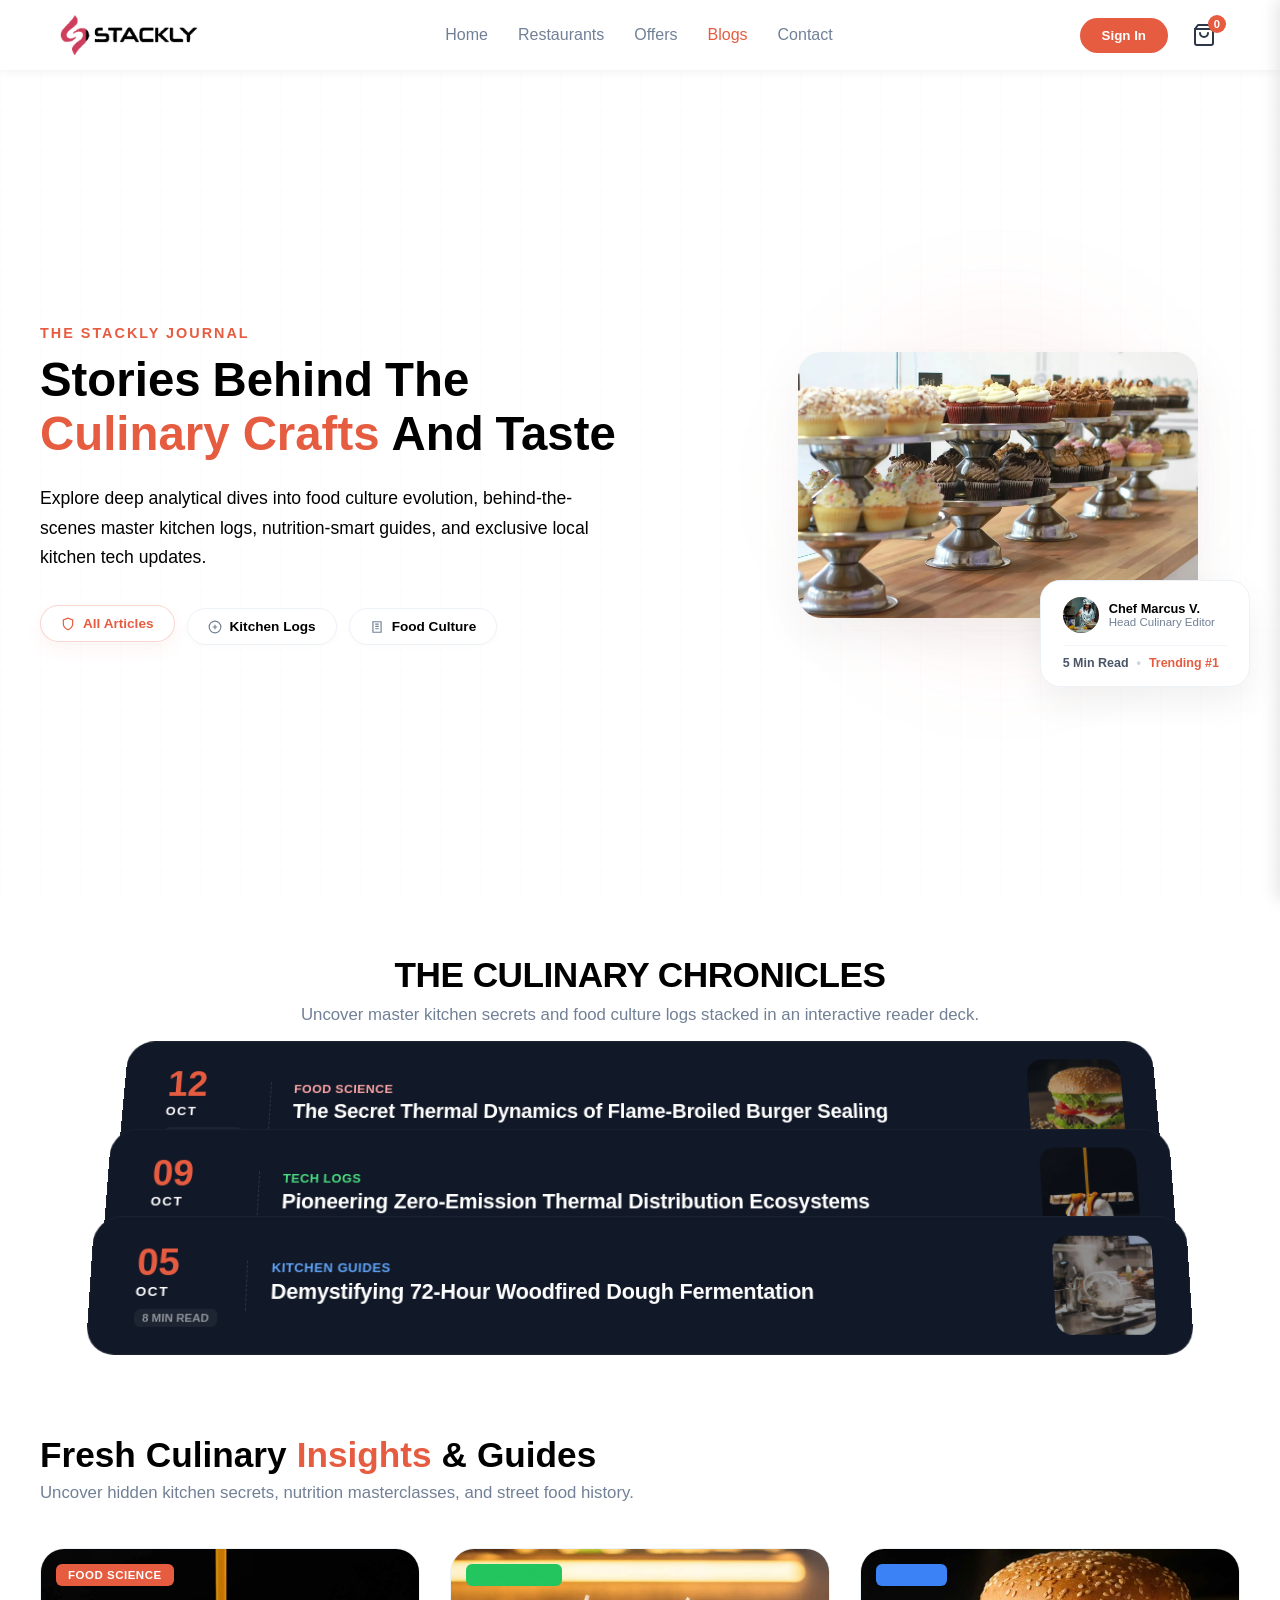
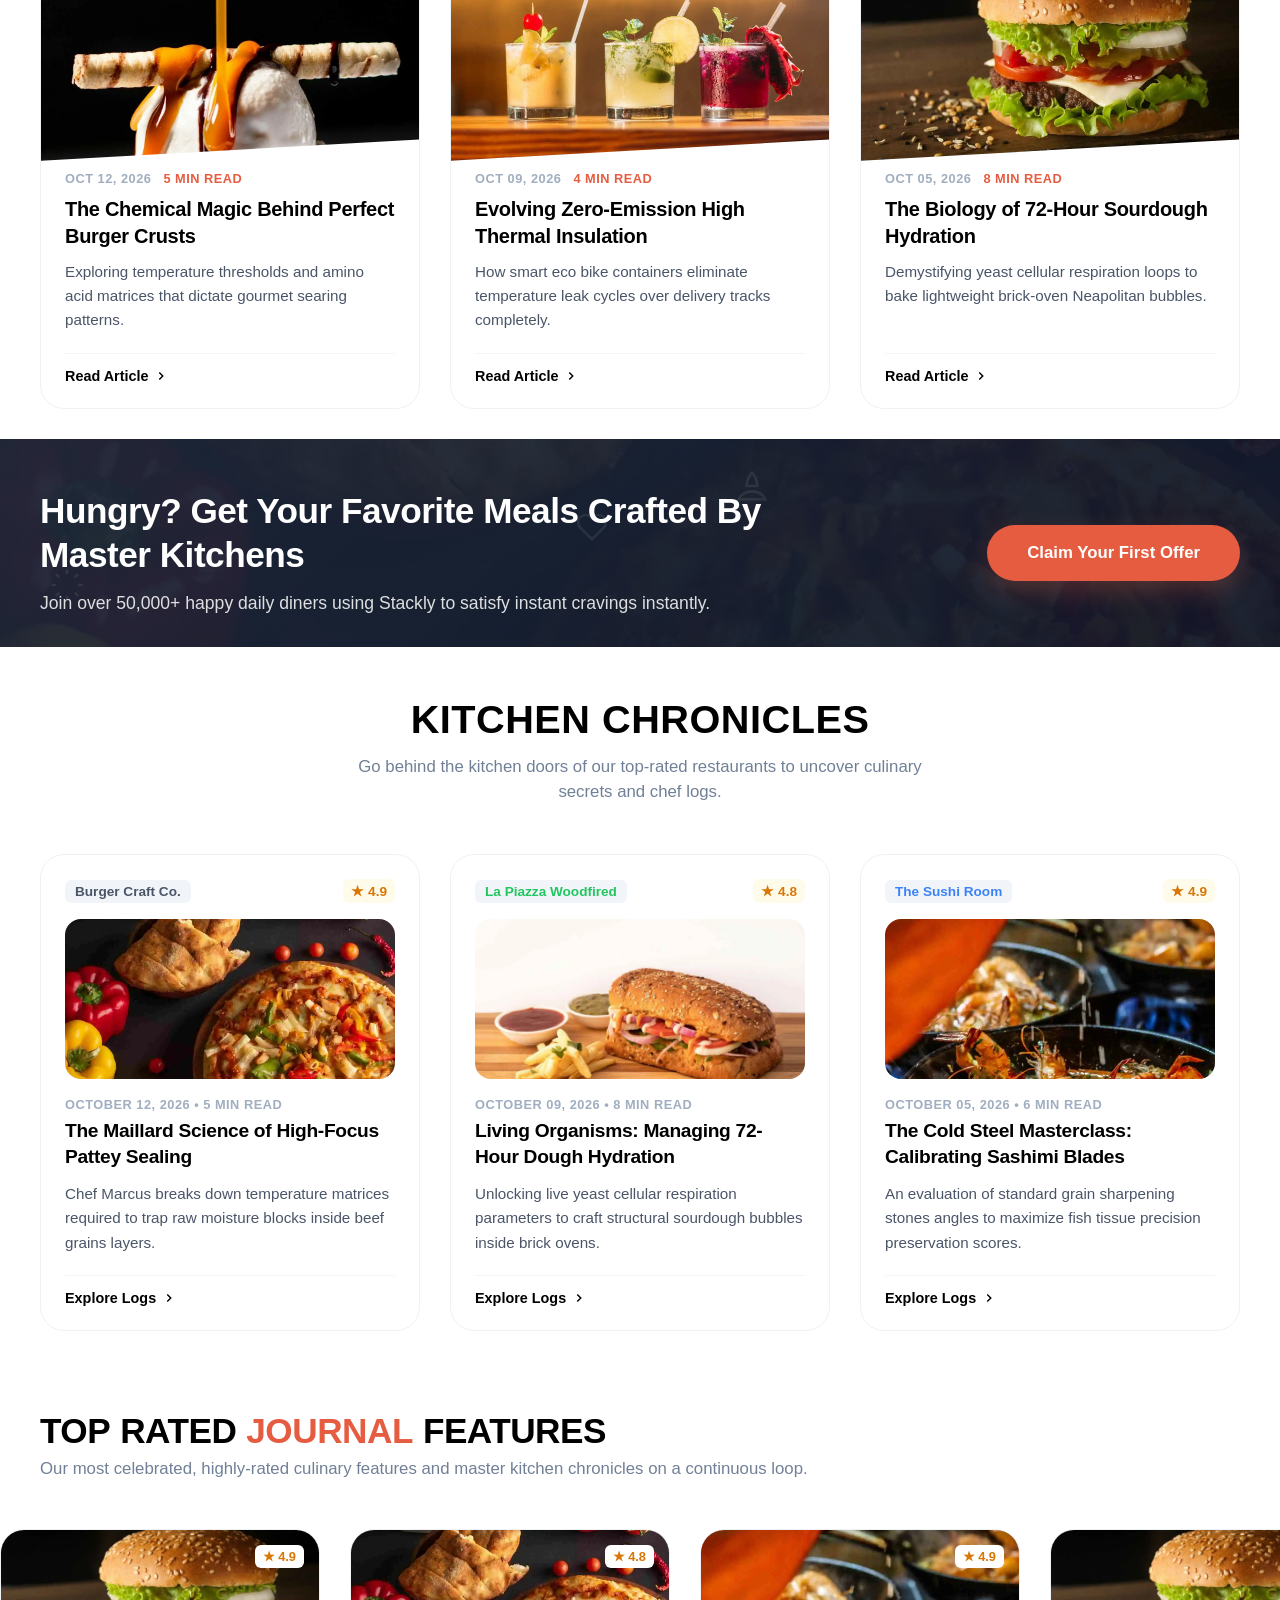
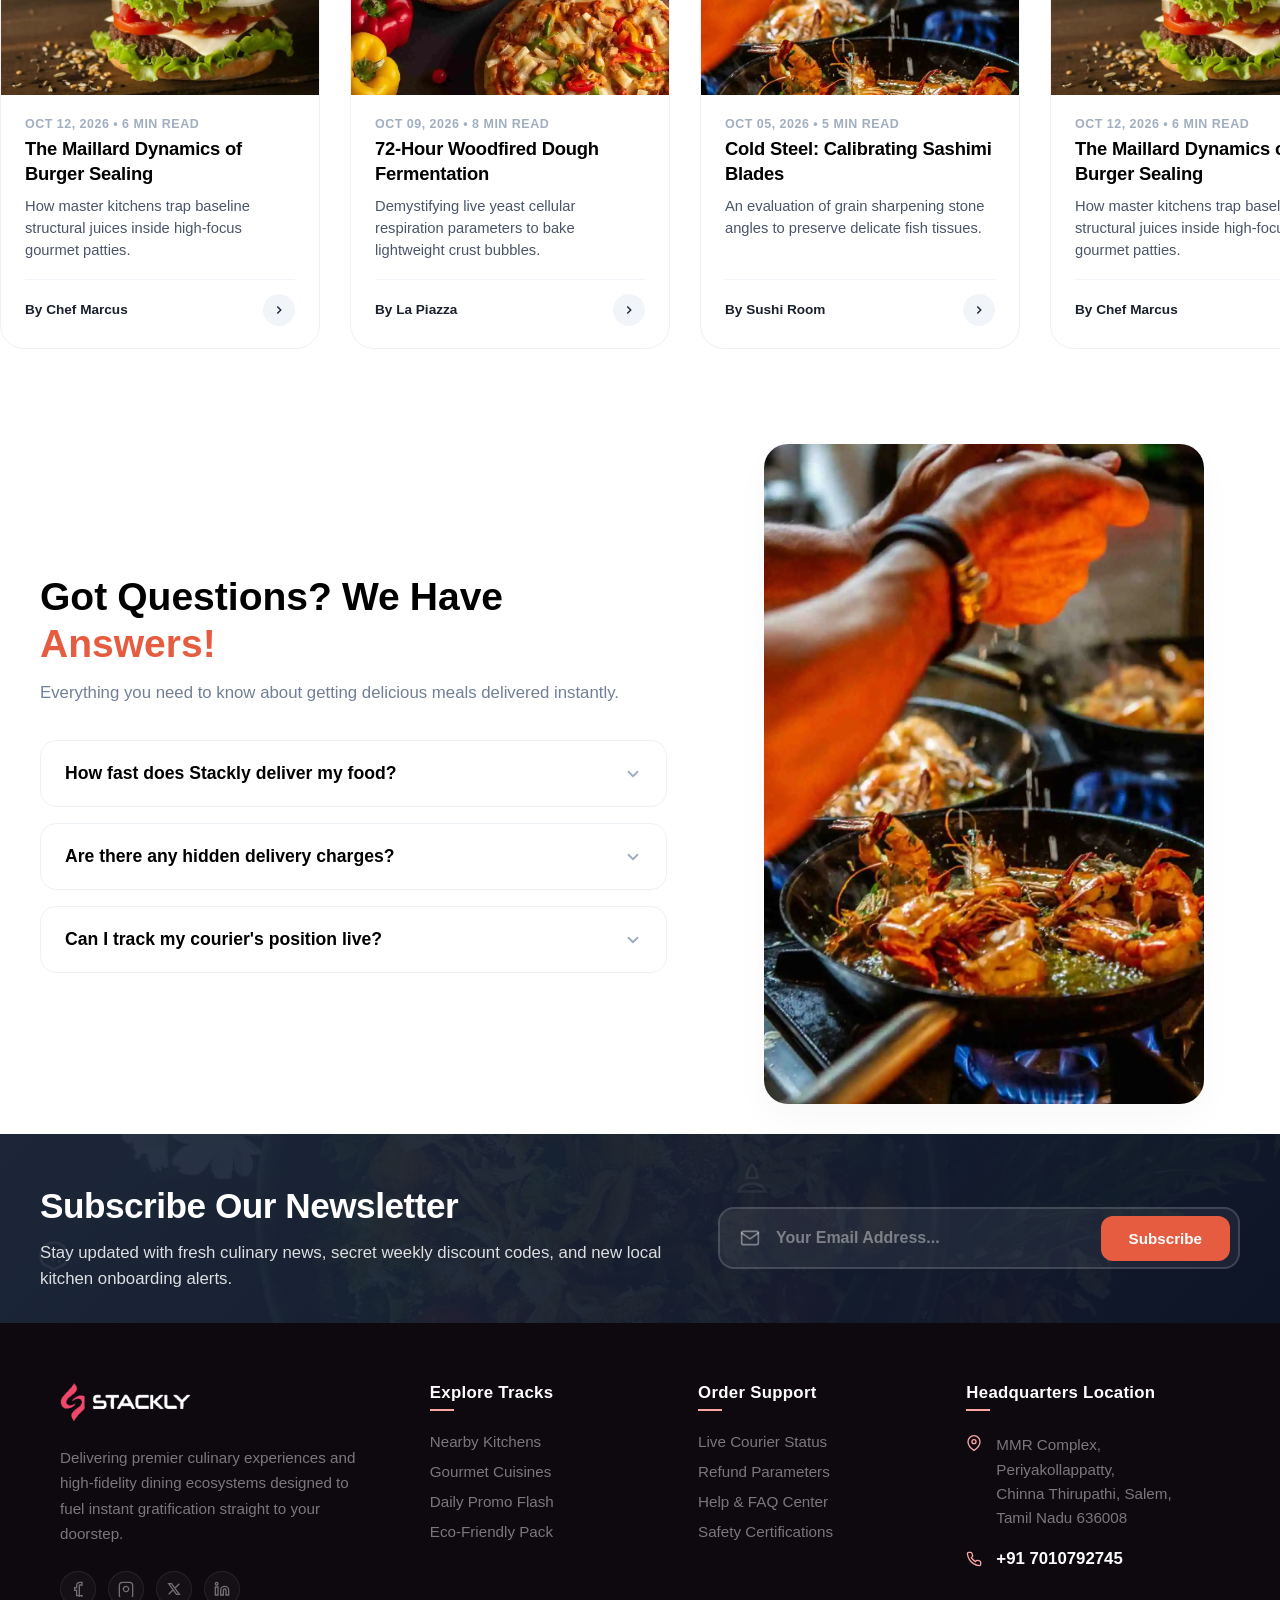
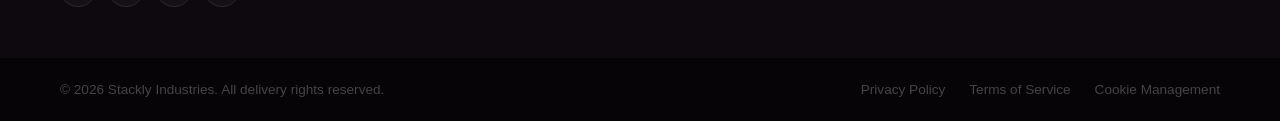
==== commit 1582b7bf: "images uploaing completed" ====
--- a/blogs.html
+++ b/blogs.html
@@ -67,7 +67,7 @@
         <div class="header-container">
             <!-- Brand Logo (Refreshes Page) -->
             <a href="index.html" class="logo-container" onclick="window.location.reload();">
-                <img src="https://placeholder.com" alt="Stackly Logo" class="brand-logo">
+                <img src="./assests/FD logo.webp" alt="Stackly Logo" class="brand-logo">
             </a>
 
             <!-- Desktop Navigation Menus (Centered) -->
@@ -81,7 +81,10 @@
 
             <!-- Right Side Actions (Auth, Cart, Hamburger Trigger) -->
             <div class="header-actions">
-                <button class="btn-auth">Sign In</button>
+               <a href="login.html">
+    <button class="btn-auth">Sign In</button>
+</a>
+               
                 
                 <!-- Fixed Cart Icon using Inline SVG Vector -->
                 <a href="404.html" class="cart-icon-btn" title="View Cart">
@@ -128,7 +131,9 @@
             <a href="contact.html" class="mobile-nav-link">Contact</a>
         </nav>
         <div class="drawer-footer">
-            <button class="btn-auth-mobile">Sign In</button>
+         <button class="btn-auth-mobile" onclick="window.location.href='login.html'">
+    Sign In
+</button>
         </div>
     </aside>
 
@@ -224,13 +229,13 @@
             
             <!-- Main Featured Image Canvas Frame -->
             <div class="blog-main-frame">
-                <img src="https://placeholder.com" alt="Master Chefs Searing Food" class="blog-hero-main-img">
+                <img src="./assests/catering.webp" alt="Master Chefs Searing Food" class="blog-hero-main-img">
             </div>
 
             <!-- Floating Overlay Card: Article Metrics Indicator Card -->
             <div class="blog-float-badge-card">
                 <div class="badge-avatar-row">
-                    <img src="https://placeholder.com" alt="Author" class="badge-avatar">
+                    <img src="./assests/leader 1.webp" alt="Author" class="badge-avatar">
                     <div class="badge-author-stack">
                         <strong>Chef Marcus V.</strong>
                         <span>Head Culinary Editor</span>
@@ -666,7 +671,7 @@
                 <!-- Right Block: Thumbnail Platter & Shortcut Trigger -->
                 <div class="journal-right-media">
                     <div class="journal-img-frame">
-                        <img src="https://placeholder.com" alt="Burger Science" class="journal-thumb-asset">
+                        <img src="./assests/burger.webp" alt="Burger Science" class="journal-thumb-asset">
                     </div>
                     <a href="404.html" class="journal-circle-action" title="Read Article">
                         <svg viewBox="0 0 24 24" fill="none" stroke="currentColor" stroke-width="2.5"><polyline points="9 18 15 12 9 6"></polyline></svg>
@@ -689,7 +694,7 @@
                 </div>
                 <div class="journal-right-media">
                     <div class="journal-img-frame">
-                        <img src="https://placeholder.com" alt="Eco Packaging" class="journal-thumb-asset">
+                        <img src="./assests/dessert.webp" alt="Eco Packaging" class="journal-thumb-asset">
                     </div>
                     <a href="404.html" class="journal-circle-action" title="Read Article">
                         <svg viewBox="0 0 24 24" fill="none" stroke="currentColor" stroke-width="2.5"><polyline points="9 18 15 12 9 6"></polyline></svg>
@@ -712,7 +717,7 @@
                 </div>
                 <div class="journal-right-media">
                     <div class="journal-img-frame">
-                        <img src="https://placeholder.com" alt="Dough Fermentation" class="journal-thumb-asset">
+                        <img src="./assests/kitchen.webp" alt="Dough Fermentation" class="journal-thumb-asset">
                     </div>
                     <a href="404.html" class="journal-circle-action" title="Read Article">
                         <svg viewBox="0 0 24 24" fill="none" stroke="currentColor" stroke-width="2.5"><polyline points="9 18 15 12 9 6"></polyline></svg>
@@ -1104,7 +1109,7 @@
             <div class="slanted-profile-card scroll-cascade-item">
                 <div class="slanted-card-glow-overlay"></div>
                 <div class="slanted-card-banner">
-                    <img src="https://placeholder.com" alt="Maillard Reaction Burgers" class="slanted-banner-img">
+                    <img src="./assests/dessert.webp" alt="Maillard Reaction Burgers" class="slanted-banner-img">
                     <span class="slanted-badge-tag badge-coral">Food Science</span>
                 </div>
                 <div class="slanted-card-body-stack">
@@ -1127,7 +1132,7 @@
             <div class="slanted-profile-card scroll-cascade-item">
                 <div class="slanted-card-glow-overlay"></div>
                 <div class="slanted-card-banner">
-                    <img src="https://placeholder.com" alt="Eco Packaging" class="slanted-banner-img">
+                    <img src="./assests/beverages.webp" alt="Eco Packaging" class="slanted-banner-img">
                     <span class="slanted-badge-tag badge-green">Tech Logs</span>
                 </div>
                 <div class="slanted-card-body-stack">
@@ -1150,7 +1155,7 @@
             <div class="slanted-profile-card scroll-cascade-item">
                 <div class="slanted-card-glow-overlay"></div>
                 <div class="slanted-card-banner">
-                    <img src="https://placeholder.com" alt="Pizza Dough Fermentation" class="slanted-banner-img">
+                    <img src="./assests/burger.webp" alt="Pizza Dough Fermentation" class="slanted-banner-img">
                     <span class="slanted-badge-tag badge-blue">Guides</span>
                 </div>
                 <div class="slanted-card-body-stack">
@@ -1479,7 +1484,7 @@
 <!-- FULL WIDTH 2-LINE CTA BANNER SECTION -->
 <section class="full-width-cta-section" id="banner-trigger-zone">
     <!-- Dedicated high-definition texture/pattern background image layer -->
-    <img src="https://placeholder.com" alt="Banner Pattern Backdrop" class="cta-banner-bg-img">
+    <img src="./assests/hero img pi.webp" alt="Banner Pattern Backdrop" class="cta-banner-bg-img">
     
     <!-- Floating Vector Icons Context Backdrop Canvas Elements -->
     <div class="banner-floating-vectors-canvas">
@@ -1761,7 +1766,7 @@
                     <div class="rb-vendor-rating">★ 4.9</div>
                 </div>
                 <div class="rb-image-viewport">
-                    <img src="https://placeholder.com" alt="Burger Craft Kitchen Secrets" class="rb-thumb-asset">
+                    <img src="./assests/hero img pi.webp" alt="Burger Craft Kitchen Secrets" class="rb-thumb-asset">
                 </div>
                 <div class="rb-card-body">
                     <div class="rb-timeline-bar">October 12, 2026 • 5 Min Read</div>
@@ -1784,7 +1789,7 @@
                     <div class="rb-vendor-rating">★ 4.8</div>
                 </div>
                 <div class="rb-image-viewport">
-                    <img src="https://placeholder.com" alt="Pizza Dough Biology" class="rb-thumb-asset">
+                    <img src="./assests/sandwich.webp" alt="Pizza Dough Biology" class="rb-thumb-asset">
                 </div>
                 <div class="rb-card-body">
                     <div class="rb-timeline-bar">October 09, 2026 • 8 Min Read</div>
@@ -1807,7 +1812,7 @@
                     <div class="rb-vendor-rating">★ 4.9</div>
                 </div>
                 <div class="rb-image-viewport">
-                    <img src="https://placeholder.com" alt="Sushi Knife Calibration" class="rb-thumb-asset">
+                    <img src="./assests/seafood.webp" alt="Sushi Knife Calibration" class="rb-thumb-asset">
                 </div>
                 <div class="rb-card-body">
                     <div class="rb-timeline-bar">October 05, 2026 • 6 Min Read</div>
@@ -2205,7 +2210,7 @@
                     <div class="inf-blog-card">
                         <div class="inf-blog-card-glow"></div>
                         <div class="inf-blog-img-frame">
-                            <img src="https://placeholder.com" alt="Burger Searing" class="inf-blog-thumb">
+                            <img src="./assests/burger.webp" alt="Burger Searing" class="inf-blog-thumb">
                             <span class="inf-blog-badge">★ 4.9</span>
                         </div>
                         <div class="inf-blog-details">
@@ -2223,7 +2228,7 @@
                     <div class="inf-blog-card">
                         <div class="inf-blog-card-glow"></div>
                         <div class="inf-blog-img-frame">
-                            <img src="https://placeholder.com" alt="Pizza Fermentation" class="inf-blog-thumb">
+                            <img src="./assests/hero img pi.webp" alt="Pizza Fermentation" class="inf-blog-thumb">
                             <span class="inf-blog-badge">★ 4.8</span>
                         </div>
                         <div class="inf-blog-details">
@@ -2241,7 +2246,7 @@
                     <div class="inf-blog-card">
                         <div class="inf-blog-card-glow"></div>
                         <div class="inf-blog-img-frame">
-                            <img src="https://placeholder.com" alt="Sushi Calibration" class="inf-blog-thumb">
+                            <img src="./assests/seafood.webp" alt="Sushi Calibration" class="inf-blog-thumb">
                             <span class="inf-blog-badge">★ 4.9</span>
                         </div>
                         <div class="inf-blog-details">
@@ -2261,7 +2266,7 @@
                 <div class="inf-blog-track-group" aria-hidden="true">
                     <div class="inf-blog-card">
                         <div class="inf-blog-card-glow"></div>
-                        <div class="inf-blog-img-frame"><img src="https://placeholder.com" class="inf-blog-thumb"><span class="inf-blog-badge">★ 4.9</span></div>
+                        <div class="inf-blog-img-frame"><img src="./assests/burger.webp" class="inf-blog-thumb"><span class="inf-blog-badge">★ 4.9</span></div>
                         <div class="inf-blog-details">
                             <span class="inf-blog-meta">Oct 12, 2026 • 6 Min Read</span>
                             <h3 class="inf-blog-heading">The Maillard Dynamics of Burger Sealing</h3>
@@ -2271,7 +2276,7 @@
                     </div>
                     <div class="inf-blog-card">
                         <div class="inf-blog-card-glow"></div>
-                        <div class="inf-blog-img-frame"><img src="https://placeholder.com" class="inf-blog-thumb"><span class="inf-blog-badge">★ 4.8</span></div>
+                        <div class="inf-blog-img-frame"><img src="./assests/hero img pi.webp" class="inf-blog-thumb"><span class="inf-blog-badge">★ 4.8</span></div>
                         <div class="inf-blog-details">
                             <span class="inf-blog-meta">Oct 09, 2026 • 8 Min Read</span>
                             <h3 class="inf-blog-heading">72-Hour Woodfired Dough Fermentation</h3>
@@ -2281,7 +2286,7 @@
                     </div>
                     <div class="inf-blog-card">
                         <div class="inf-blog-card-glow"></div>
-                        <div class="inf-blog-img-frame"><img src="https://placeholder.com" class="inf-blog-thumb"><span class="inf-blog-badge">★ 4.9</span></div>
+                        <div class="inf-blog-img-frame"><img src="./assests/beverages.webp" class="inf-blog-thumb"><span class="inf-blog-badge">★ 4.9</span></div>
                         <div class="inf-blog-details">
                             <span class="inf-blog-meta">Oct 05, 2026 • 5 Min Read</span>
                             <h3 class="inf-blog-heading">Cold Steel: Calibrating Sashimi Blades</h3>
@@ -2652,7 +2657,7 @@
             <!-- Decorative Vector Elements Background Aura Shadow Ring -->
             <div class="faq-media-halo"></div>
             <div class="faq-image-frame">
-                <img src="https://placeholder.com" alt="Stackly Customer Help Desk" class="faq-main-img">
+                <img src="./assests/seafood.webp" alt="Stackly Customer Help Desk" class="faq-main-img">
             </div>
         </div>
 
@@ -2991,7 +2996,7 @@
 <!-- FULL WIDTH SUBSCRIBE CTA BANNER SECTION -->
 <section class="subscribe-banner-section" id="subscribe-trigger-zone">
     <!-- Subtle backdrop texture pattern image tag -->
-    <img src="https://placeholder.com" alt="Subscribe Backdrop Pattern" class="sub-banner-bg-asset">
+    <img src="./assests/salad veg.webp" alt="Subscribe Backdrop Pattern" class="sub-banner-bg-asset">
     
     <!-- Floating Vector Elements Backdrop Layer -->
     <div class="sub-floating-vectors-canvas">
@@ -3396,7 +3401,7 @@
         <div class="footer-column brand-profile-col">
             <a href="#" class="footer-logo-btn" id="back-to-top-trigger" title="Back to Top">
                 <!-- Img tag provided for your custom brand asset logo -->
-                <img src="https://placeholder.com" alt="Stackly Logo" class="footer-brand-logo">
+                <img src="./assests/FD footer logo.webp" alt="Stackly Logo" class="footer-brand-logo">
             </a>
             <p class="footer-bio-text">
                 Delivering premier culinary experiences and high-fidelity dining ecosystems designed to fuel instant gratification straight to your doorstep.
